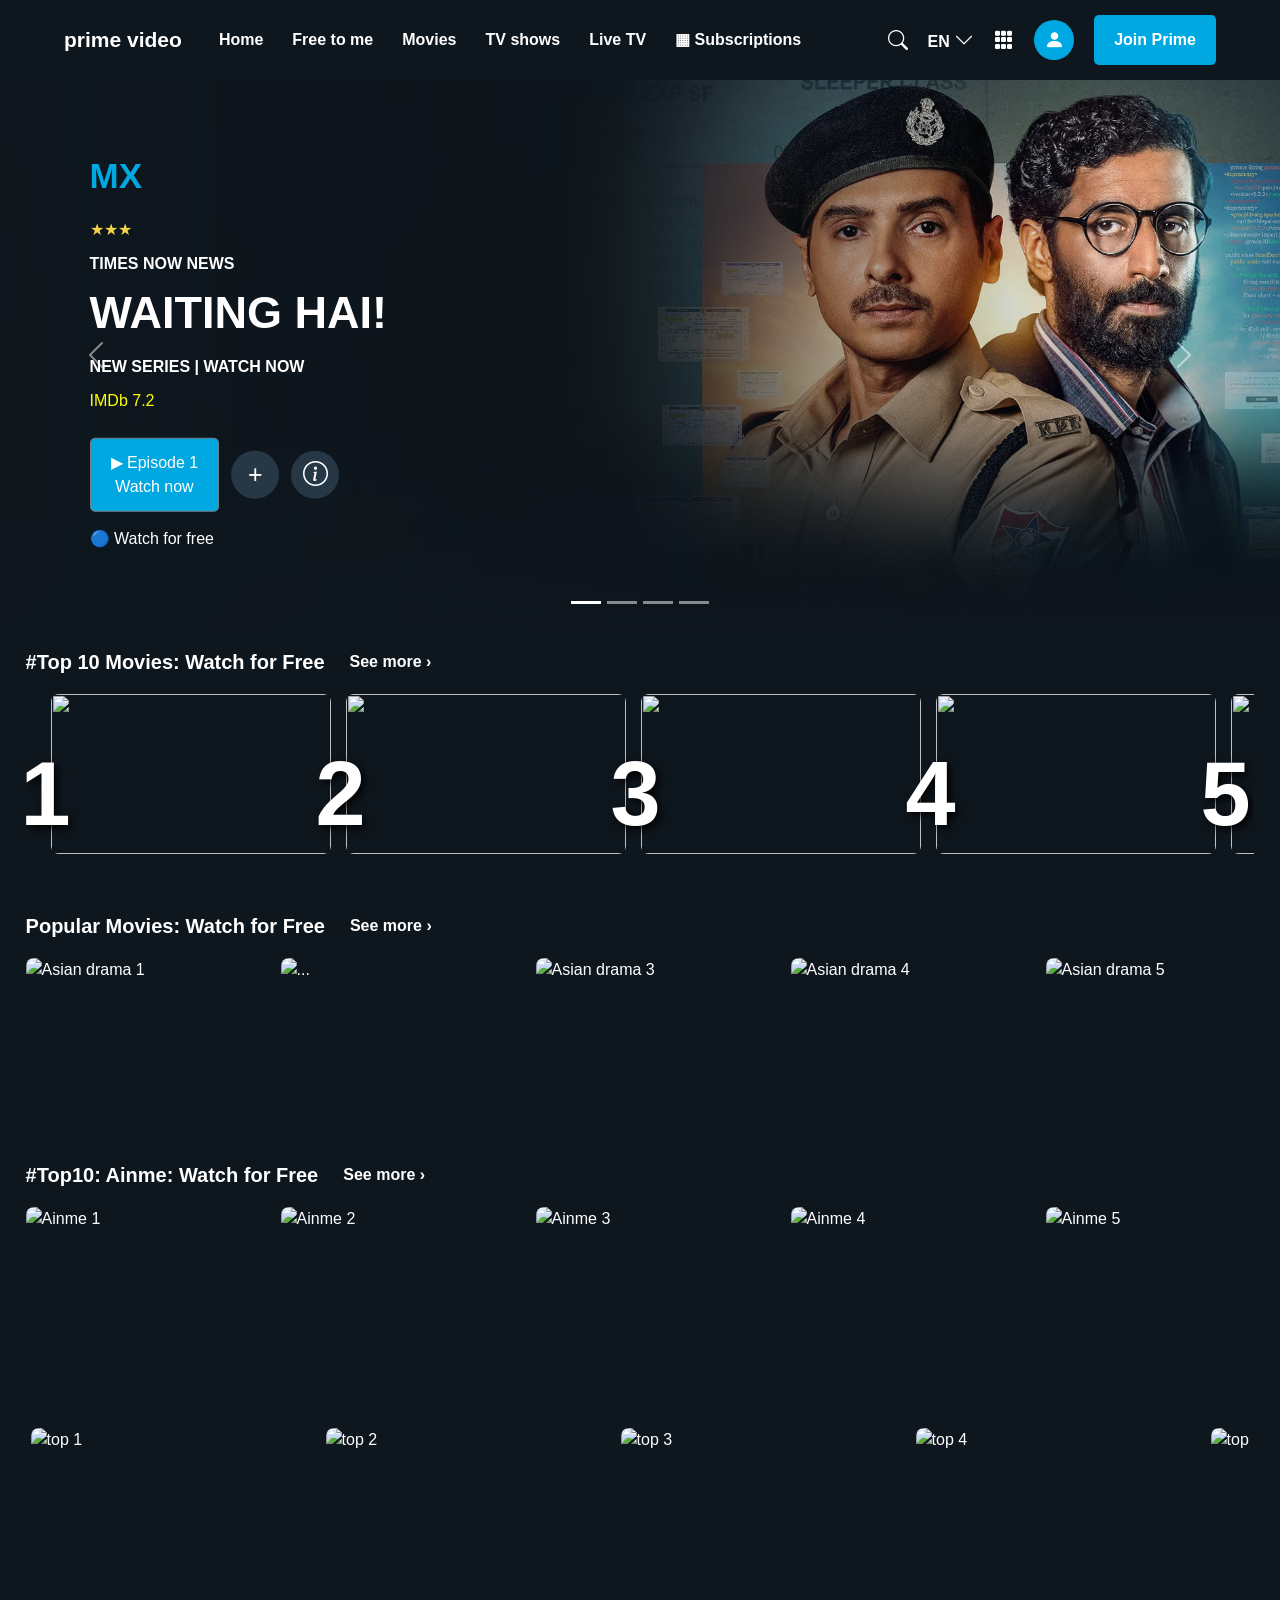
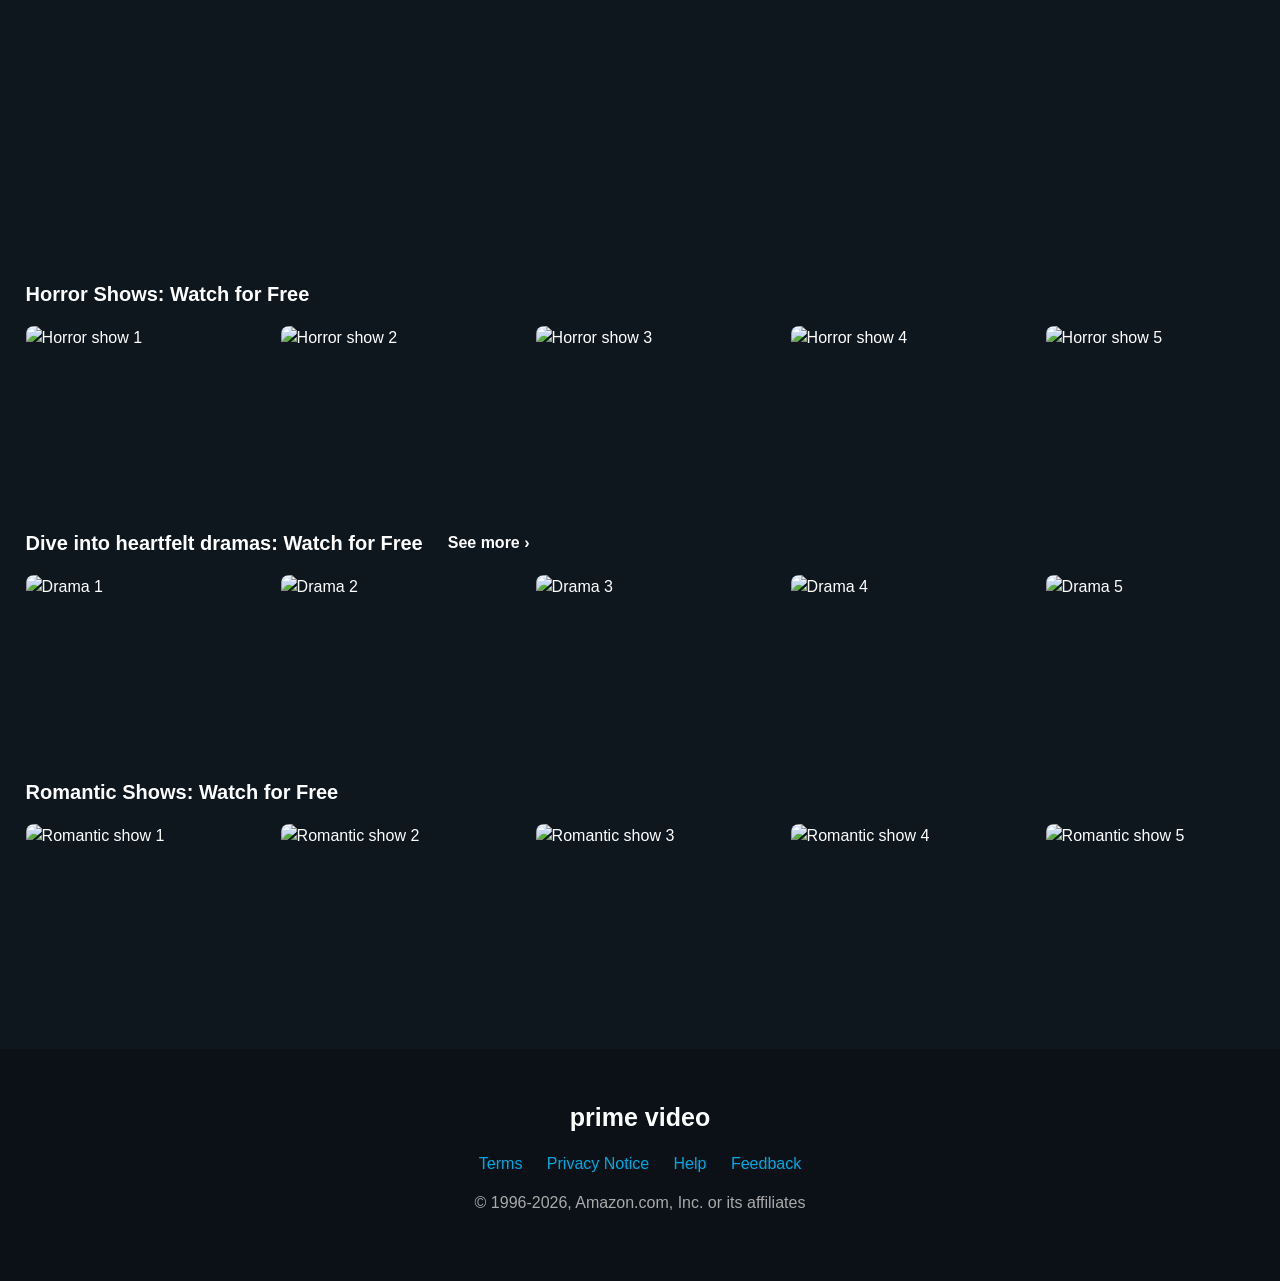
==== index.html @ 31fef743 "Rename prime_video_clone.html to index.html" ====
<!DOCTYPE html>
<html lang="en">
<head>
    <meta charset="UTF-8">
    <meta name="viewport" content="width=device-width, initial-scale=1.0">

    <title>Prime Video</title>

    <!-- Bootstrap CSS -->
    <link href="https://cdn.jsdelivr.net/npm/bootstrap@5.3.3/dist/css/bootstrap.min.css"
          rel="stylesheet">

    <!-- Bootstrap Icons -->
    <link rel="stylesheet"
          href="https://cdn.jsdelivr.net/npm/bootstrap-icons@1.11.3/font/bootstrap-icons.min.css">

    <style>
        *{
            margin: 0;
            padding: 0;
            box-sizing: border-box;
        }

        body {
            background: #0f171e;
            color: white;
            font-family: Arial, sans-serif;
        }

        /* NAVBAR */

        .navbar {
            background: #0f171e;
            padding: 15px 5%;
            display: flex;
            align-items: center;
            gap: 25px;
        }

        .logo {
            color: white;
            font-size: 21px;
            font-weight: bold;
            text-decoration: none;
            white-space: nowrap;
        }

        .nav-links {
            display: flex;
            align-items: center;
            gap: 5px;
        }

        .nav-links a {
            color: white;
            text-decoration: none;
            padding: 12px;
            font-weight: bold;
            border-radius: 5px;
            white-space: nowrap;
        }

        .nav-links a:hover {
            background: #263746;
        }

        .nav-right {
            display: flex;
            align-items: center;
            gap: 20px;
            margin-left: auto;
        }

        .nav-right i {
            font-size: 20px;
            cursor: pointer;
        }

        .language {
            position: relative;
            cursor: pointer;
            font-weight: bold;
        }

        .language-menu {
            display: none;
            position: absolute;
            top: 100%;
            right: 0;
            background: white;
            width: 140px;
            z-index: 100;
        }

        .language:hover .language-menu {
            display: block;
        }

        .language-menu a {
            display: block;
            padding: 10px;
            color: black;
            text-decoration: none;
        }

        .language-menu a:hover {
            background: #ddd;
        }

        .profile {
            background: #00a8e1;
            width: 40px;
            height: 40px;
            border-radius: 50%;
            display: flex;
            align-items: center;
            justify-content: center;
        }

        .join-btn {
            background: #00a8e1;
            color: white;
            border: none;
            border-radius: 5px;
            padding: 13px 20px;
            font-weight: bold;
        }

        /* HOME SLIDER */

        .hero {
            height: 550px;
            position: relative;
            overflow: hidden;
        }

        .hero .carousel,
        .hero .carousel-inner,
        .hero .carousel-item {
            height: 100%;
        }

        .hero .carousel-item img {
            width: 100%;
            height: 100%;
            object-fit: cover;
        }

        .hero .carousel-item::after {
            content: "";
            position: absolute;
            inset: 0;
            background: linear-gradient(
                to right,
                #0f171e 0%,
                rgba(15, 23, 30, 0.9) 30%,
                transparent 90%
            );
        }

        .hero .carousel-item::before {
            content: "";
            position: absolute;
            inset: 60% 0 0;
            background: linear-gradient(
                to bottom,
                transparent,
                #0f171e
            );
            z-index: 1;
        }

        .hero-content {
            position: absolute;
            top: 50%;
            left: 7%;
            transform: translateY(-50%);
            width: 380px;
            max-width: 80%;
            z-index: 5;
        }

        .mx-logo {
            color: #00a8e1;
            font-size: 35px;
            font-weight: bold;
            margin-bottom: 15px;
        }

        .hero-content h1 {
            font-size: 45px;
            font-weight: bold;
            margin-bottom: 15px;
        }

        .hero-content p {
            margin-bottom: 10px;
        }

        .watch-btn {
            background:#00a8e1;
            color: white;
            border: 1px solid #71808b;
            border-radius: 5px;
            padding: 12px 20px;
            font-size: 16px;
        }

        .round-btn {
            width: 48px;
            height: 48px;
            border: none;
            border-radius: 50%;
            background: #263746;
            color: white;
            font-size: 25px;
        }

        .movie-buttons {
            display: flex;
            align-items: center;
            gap: 12px;
            margin-top: 25px;
        }

        .free-text {
            margin-top: 15px;
        }

        .free-text i {
            color: #00a8e1;
        }

        /* RECOMMENDATION SECTIONS */

        .movie-section {
            padding: 20px 2%;
        }

        .section-heading {
            display: flex;
            align-items: center;
            gap: 25px;
            margin-bottom: 15px;
        }

        .section-heading h3 {
            font-size: 20px;
            font-weight: bold;
            margin: 0;
        }

        .section-heading a {
            color: white;
            text-decoration: none;
            font-weight: bold;
            white-space: nowrap;
        }

        .section-heading a:hover {
            color: #00a8e1;
        }

        .movie-container {
            display: flex;
            gap: 15px;
            overflow-x: auto;
            padding: 5px 0 20px;
            scrollbar-width: none;
        }

        .movie-container::-webkit-scrollbar {
            display: none;
        }

        .movie-card {
            flex: 0 0 240px;
            border-radius: 8px;
            overflow: hidden;
            cursor: pointer;
            transition: box-shadow 0.3s ease;
        }

        .movie-card img {
            width: 100%;
            height: 145px;
            object-fit: cover;
            display: block;
        }
        .ss{
            object-fit: cover;
            overflow-x: auto;
            display: block;
            overflow: hidden;
        }
        .xx{
            margin:25px;
            display:none;
            
        }

        /* Hover shadow only - text/image position won't move */

        .movie-card:hover {
            box-shadow: 0 0 15px #00a8e1;
        }

        .movie-card:hover .xx{
            display: block;
        }

        @media (max-width: 1000px) {
            .navbar {
                flex-wrap: wrap;
            }

            .nav-links {
                order: 3;
                width: 100%;
                overflow-x: auto;
            }

            .nav-right {
                gap: 12px;
            }
        }

        @media (max-width: 600px) {
            .hero {
                height: 430px;
            }

            .hero-content h1 {
                font-size: 30px;
            }

            .hero-content {
                left: 6%;
            }

            .movie-section {
                padding: 15px 4%;
            }

            .section-heading h3 {
                font-size: 16px;
            }

            .movie-card {
                flex-basis: 190px;
            }

            .movie-card img {
                height: 115px;
            }
        }/*
        /* mov */
            .mi{
            display: flex;
            flex-direction: row;
            gap: 15px;

            overflow-x: auto;
            overflow-y: hidden;

            white-space: nowrap;
            padding: 15px 5px 25px;
        }

        /* Scrollbar hide */
        .mi::-webkit-scrollbar {
            display: none;
        }

        .mi {
            scrollbar-width: none;
        }


        /* Each movie */
        .mo {
            flex: 0 0 280px;
            width: 280px;
            height: 390px;  

            position: relative;
            border-radius: 8px;
            overflow: hidden;

            cursor: pointer;
            transition: transform 0.3s ease;
        }

        .mo img {
            width: 100%;
            height: 100%;

            object-fit: cover;
            border-radius: 8px;
        }

        /* Hover */
        .mo:hover {
            transform: scale(1.08);
            z-index: 10;
        }
            /*mov end  */

            /* slide top */
        .top-row {
            display: flex;
            gap: 25px;
            overflow-x: auto;
            scrollbar-width: none;
        }

        .top-row::-webkit-scrollbar {
            display: none;
        }

        .top-card {
            min-width: 280px;
            height: 160px;
            position: relative;
            flex-shrink: 0;
        }

        .top-number {
            position: absolute;
            left: -5px;
            bottom: -8px;
            font-size: 90px;
            font-weight: bold;
            color: white;
            text-shadow: 3px 3px 10px black;
            z-index: 2;
        }

        .top-card img {
            width: 100%;
            height: 100%;
            object-fit: cover;
            border-radius: 8px;
            margin-left: 25px;
        }
        /* silde top end */

         /* FOOTER */

        footer {
            background: #0b1117;
            text-align: center;
            padding: 50px 20px;
            margin-top: 40px;
        }

        .footer-logo {
            font-size: 25px;
            font-weight: bold;
            margin-bottom: 15px;
        }

        footer a {
            color: #00a8e1;
            margin: 0 10px;
            text-decoration: none;
        }

        footer p {
            color: #aaa;
            margin-top: 15px;
        }
        @media (max-width: 1000px) {
            .navbar {
                flex-wrap: wrap;
            }

            .nav-links {
                width: 100%;
                overflow-x: auto;
            }

            .hero {
                height: 450px;
            }
        }

        @media (max-width: 600px) {
            .hero {
                height: 400px;
            }

            .hero-content {
                left: 5%;
                width: 80%;
            }

            .hero-content h1 {
                font-size: 28px;
            }

            .movie-card {
                flex: 0 0 190px;
            }

            .movie-card img {
                height: 115px;
            }

            .mo {
                flex: 0 0 200px;
                width: 200px;
                height: 280px;
            }
        }
        


    </style>
</head>

<body>

    <!-- NAVBAR -->

    <nav class="navbar">

        <a href="#" class="logo">prime video</a>

        <div class="nav-links">
            <a href="#">Home</a>
            <a href="#">Free to me</a>
            <a href="#">Movies</a>
            <a href="#">TV shows</a>
            <a href="#">Live TV</a>
            <a href="#">▦ Subscriptions</a>
        </div>

        <div class="nav-right">

            <i class="bi bi-search"></i>

            <div class="language">
                EN <i class="bi bi-chevron-down"></i>

                <div class="language-menu">
                    <a href="#">English</a>
                    <a href="#">தமிழ்</a>
                    <a href="#">Hindi</a>
                    <a href="#">Telugu</a>
                </div>
            </div>

            <i class="bi bi-grid-3x3-gap-fill"></i>

            <div class="profile">
                <i class="bi bi-person-fill"></i>
            </div>

            <button class="join-btn">Join Prime</button>

        </div>
    </nav>


    <!-- 2. HOME PAGE SLIDER -->

    <section class="hero">

        <div id="primeSlider"
             class="carousel slide"
             data-bs-ride="carousel"
             data-bs-interval="5000">

            <!-- Indicators -->

            <div class="carousel-indicators">

                <button type="button"
                        data-bs-target="#primeSlider"
                        data-bs-slide-to="0"
                        class="active"></button>

                <button type="button"
                        data-bs-target="#primeSlider"
                        data-bs-slide-to="1"></button>

                <button type="button"
                        data-bs-target="#primeSlider"
                        data-bs-slide-to="2"></button>

                <button type="button"
                        data-bs-target="#primeSlider"
                        data-bs-slide-to="3"></button>

            </div>

            <div class="carousel-inner">

                <!-- Slide 1 -->

                <div class="carousel-item active">

                    <img src="./image/prime.avif" alt="Featured movie">

                    <div class="hero-content">

                        <div class="mx-logo">MX</div>

                        <p style="color:#f5d547;">★★★</p>

                        <p><b>TIMES NOW NEWS</b></p>

                        <h1>WAITING HAI!</h1>

                        <p><b>NEW SERIES | WATCH NOW</b></p>

                        <p style="color: yellow;">IMDb 7.2</p>

                        <div class="movie-buttons">

                            <button class="watch-btn">
                                ▶ Episode 1<br> Watch now
                            </button>

                            <button class="round-btn">+</button>

                            <button class="round-btn">
                                <i class="bi bi-info-circle"></i>
                            </button>

                        </div>

                        <p class="free-text">
                            🔵 Watch for free
                        </p>

                    </div>
                </div>

                <!-- Slide 2 -->

                <div class="carousel-item">

                    <span class="ss">
                    <img src="MADE INDIA.jpg" class="img-fluid" alt="Featured movie">
                    </span>

                    <div class="hero-content">

                        <div class="mx-logo">MX</div>
                        
                        <p style="color:#f5d547;">★★★★</p>

                        <h1>BEST SERIES</h1>

                        <p>NEW SERIES | WATCH NOW</p>

                        <p style="color: yellow;">IMDb 8.2</p>

                        <div class="movie-buttons">
                            <button class="watch-btn">
                                ▶ Watch now
                            </button>
                            <button class="round-btn">+</button>
                        </div>

                    </div>
                </div>

                <!-- Slide 3 -->

                <div class="carousel-item">

                    <img src="anime.avif" alt="Featured movie">

                    <div class="hero-content">

                        <div class="mx-logo">MX</div>
                        
                        <p style="color:#f5d547;">★★★★★</p>

                        <h1>#1 ANIME</h1>

                        <p>EXCLUSIVE SERIES | WATCH NOW</p>

                        <p style="color: yellow;">IMDb 9.2</p>

                        <div class="movie-buttons">
                            <button class="watch-btn">
                                ▶ Watch now
                            </button>
                            <button class="round-btn">+</button>
                        </div>

                    </div>
                </div>

                <!-- Slide 4 -->

                <div class="carousel-item">

                    <span class="ss">
                    <img src="romance 1.jpg" alt="Featured movie">
                    </span>

                    <div class="hero-content">

                        <div class="mx-logo">MX</div>

                        <p style="color:#f5d547;">★★</p>

                        <h1>ROMANTIC SHOWS</h1>

                        <p>WATCH YOUR FAVOURITE SHOWS</p>

                        <p style="color: yellow;">IMDb 6.2</p>

                        <div class="movie-buttons">
                            <button class="watch-btn">
                                ▶ Watch now
                            </button>
                            <button class="round-btn">+</button>
                        </div>

                    </div>
                </div>

            </div>

            <!-- Previous -->

            <button class="carousel-control-prev"
                    type="button"
                    data-bs-target="#primeSlider"
                    data-bs-slide="prev">

                <span class="carousel-control-prev-icon"></span>
            </button>

            <!-- Next -->

            <button class="carousel-control-next"
                    type="button"
                    data-bs-target="#primeSlider"
                    data-bs-slide="next">

                <span class="carousel-control-next-icon"></span>
            </button>

        </div>
    </section>


     <!--1.slide number -->
<section class="movie-section">

     <div class="section-heading">
            <h3>#Top 10 Movies: Watch for Free</h3>
             <a href="#">See more ›</a>
        </div>

    <div class="movie-container">

        <div class="top-card">

            <span class="top-number">1</span>

            <img src="top.avif">

        </div>


        <div class="top-card">

            <span class="top-number">2</span>

            <img src="anime.avif">

        </div>


        <div class="top-card">

            <span class="top-number">3</span>

            <img src="top1.avif">

        </div>


        <div class="top-card">

            <span class="top-number">4</span>

            <img src="ROMACE.jpg">

        </div>

        <div class="top-card">

            <span class="top-number">5</span>

            <img src="hor3.jpg">

        </div>

        <div class="top-card">

            <span class="top-number">6</span>

            <img src="romance 1.jpg">

        </div>
        <div class="top-card">

            <span class="top-number">7</span>

            <img src="top5.jpg">

        </div>

    </div>

</section>
<!-- slide number end -->

 <!-- 2. POPULAR ASIAN DRAMAS -->

    <section class="movie-section">

        <div class="section-heading">
            <h3>Popular Movies: Watch for Free</h3>
            <a href="#">See more ›</a>
        </div>

        <div class="movie-container">

            <div class="movie-card">
                <img src="top6.avif" alt="Asian drama 1">
            </div>

            <div class="movie-card" style="width: 18rem;">
                <img src="top7.avif" class="card-img-top" alt="...">
                <div class="xx">
                    <h5 class="card-title"> THE BOYS </h5>
                    <p class="card-text">Some quick example text to build on the card title and make up the bulk of the card’s content.</p>
                    <a href="#" class="btn btn-primary">Watch Free</a>
                </div>
                </div>

            <!-- <div class="movie-card">
                <img src="top7.avif" alt="Asian drama 2">
            </div> -->

            <div class="movie-card">
                <img src="top5.jpg" alt="Asian drama 3">
            </div>

            <div class="movie-card">
                <img src="hor2.jpg" alt="Asian drama 4">
            </div>

            <div class="movie-card">
                <img src="po.jpg" alt="Asian drama 5">
            </div>

            <div class="movie-card">
                <img src="MADE INDIA.jpg" alt="Asian drama 5">
            </div>

            <div class="movie-card">
                <img src="po2.jpg" alt="Asian drama 5">
            </div>

        </div>
    </section>

     <!-- 3. Ainme -->

    <section class="movie-section">

        <div class="section-heading">
            <h3>#Top10: Ainme: Watch for Free</h3>
            <a href="#">See more ›</a>
        </div>

        <div class="movie-container">

            <div class="movie-card">
                <img src="ani3.jpg" alt="Ainme 1">
                
            </div>

            <div class="movie-card">
                <img src="ani1.jpg" alt="Ainme 2">
            </div>

            <div class="movie-card">
                <img src="ani2.jpg" alt="Ainme 3">
            </div>

            <div class="movie-card">
                <img src="ain4.jpg" alt="Ainme 4">
            </div>

            <div class="movie-card">
                <img src="ain5.jpg" alt="Ainme 5">
            </div>

            <div class="movie-card">
                <img src="anime.avif" alt="Ainme 6">
            </div>

            <div class="movie-card">
                <img src="ROMACE.jpg" alt="Ainme 7">
            </div>

        </div>
    </section>

   
    <!--4. top slider Series -->
     <section class="movie-section">

            <div class="mi">

                <div class="mo">
                    <img src="sli.jpg" alt="top 1">
                </div>

                <div class="mo">
                    <img src="sli1.jpg"alt="top 2">
                </div>

                <div class="mo">
                    <img src="sli2.jpg"alt="top 3">
                </div>

                <div class="mo">
                    <img src="sli3.jpg"alt="top 4">
                </div>

                <div class="mo">
                    <img src="sil4.jpg"alt="top 5">
                </div>
                
                <div class="mo">
                    <img src="top.avif"alt="top 6">
                </div>

            </div>
    </section>
    <!-- 5. Horror SHOWS -->

    <section class="movie-section">

        <div class="section-heading">
            <h3>Horror Shows: Watch for Free</h3>
        </div>

        <div class="movie-container">

            <div class="movie-card">
                <img src="hor.jpg" alt=" Horror show 1">
            </div>

            <div class="movie-card">
                <img src="hor1.jpg" alt=" Horror show 2">
            </div>

            <div class="movie-card">
                <img src="hor2.jpg" alt=" Horror show 3">
            </div>

            <div class="movie-card">
                <img src="hor3.jpg" alt=" Horror show 4">
            </div>

            <div class="movie-card">
                <img src="hor4.jpg" alt=" Horror show 5">
            </div>

            <div class="movie-card">
                <img src="hor5.jpg" alt=" Horror show 6">
            </div>

            <div class="movie-card">
                <img src="hor6.jpg" alt=" Horror show 7">
            </div>

        </div>

    </section>
    
     <!-- 6. HEARTFELT DRAMAS -->

    <section class="movie-section">

        <div class="section-heading">
            <h3>Dive into heartfelt dramas: Watch for Free</h3>
            <a href="#">See more ›</a>
        </div>

        <div class="movie-container">

            <div class="movie-card">
                <img src="top.avif" alt="Drama 1">
            </div>

            <div class="movie-card">
                <img src="anime.avif" alt="Drama 2">
            </div>

            <div class="movie-card">
                <img src="MADE INDIA.jpg" alt="Drama 3">
            </div>

            <div class="movie-card">
                <img src="side1.jpg" alt="Drama 4">
            </div>

            <div class="movie-card">
                <img src="side2.avif" alt="Drama 5">
            </div>

            <div class="movie-card">
                <img src="anime.avif" alt="Drama 5">
            </div>

            <div class="movie-card">
                <img src="side3.jpg" alt="Drama 5">
            </div>

        </div>
    </section>
    
     <!-- 7. ROMANTIC SHOWS -->

    <section class="movie-section">

        <div class="section-heading">
            <h3>Romantic Shows: Watch for Free</h3>
        </div>

        <div class="movie-container">

            <div class="movie-card">
                <img src="ro.jpg" alt="Romantic show 1">
            </div>

            <div class="movie-card">
                <img src="ro1.jpg" alt="Romantic show 2">
            </div>

            <div class="movie-card">
                <img src="ro2.jpg" alt="Romantic show 3">
            </div>

            <div class="movie-card">
                <img src="ro3.jpg" alt="Romantic show 4">
            </div>

            <div class="movie-card">
                <img src="ro4.jpg" alt="Romantic show 5">
            </div>

            <div class="movie-card">
                <img src="side2.avif" alt="Romantic show 5">
            </div>

            <div class="movie-card">
                <img src="side.png" alt="Romantic show 5">
            </div>

            <div class="movie-card">
                <img src="sli2.jpg" alt="Romantic show 5">
            </div>

        </div>
    </section>
     

    <!-- FOOTER -->

<footer>

    <div class="footer-logo">
        prime video
    </div>

    <div>
        <a href="#">Terms</a>
        <a href="#">Privacy Notice</a>
        <a href="#">Help</a>
        <a href="#">Feedback</a>
    </div>

    <p>
        © 1996-2026, Amazon.com, Inc. or its affiliates
    </p>

</footer>


    <!-- Bootstrap JS -->

    <script src="https://cdn.jsdelivr.net/npm/bootstrap@5.3.3/dist/js/bootstrap.bundle.min.js">
    </script>

</body>
</html>
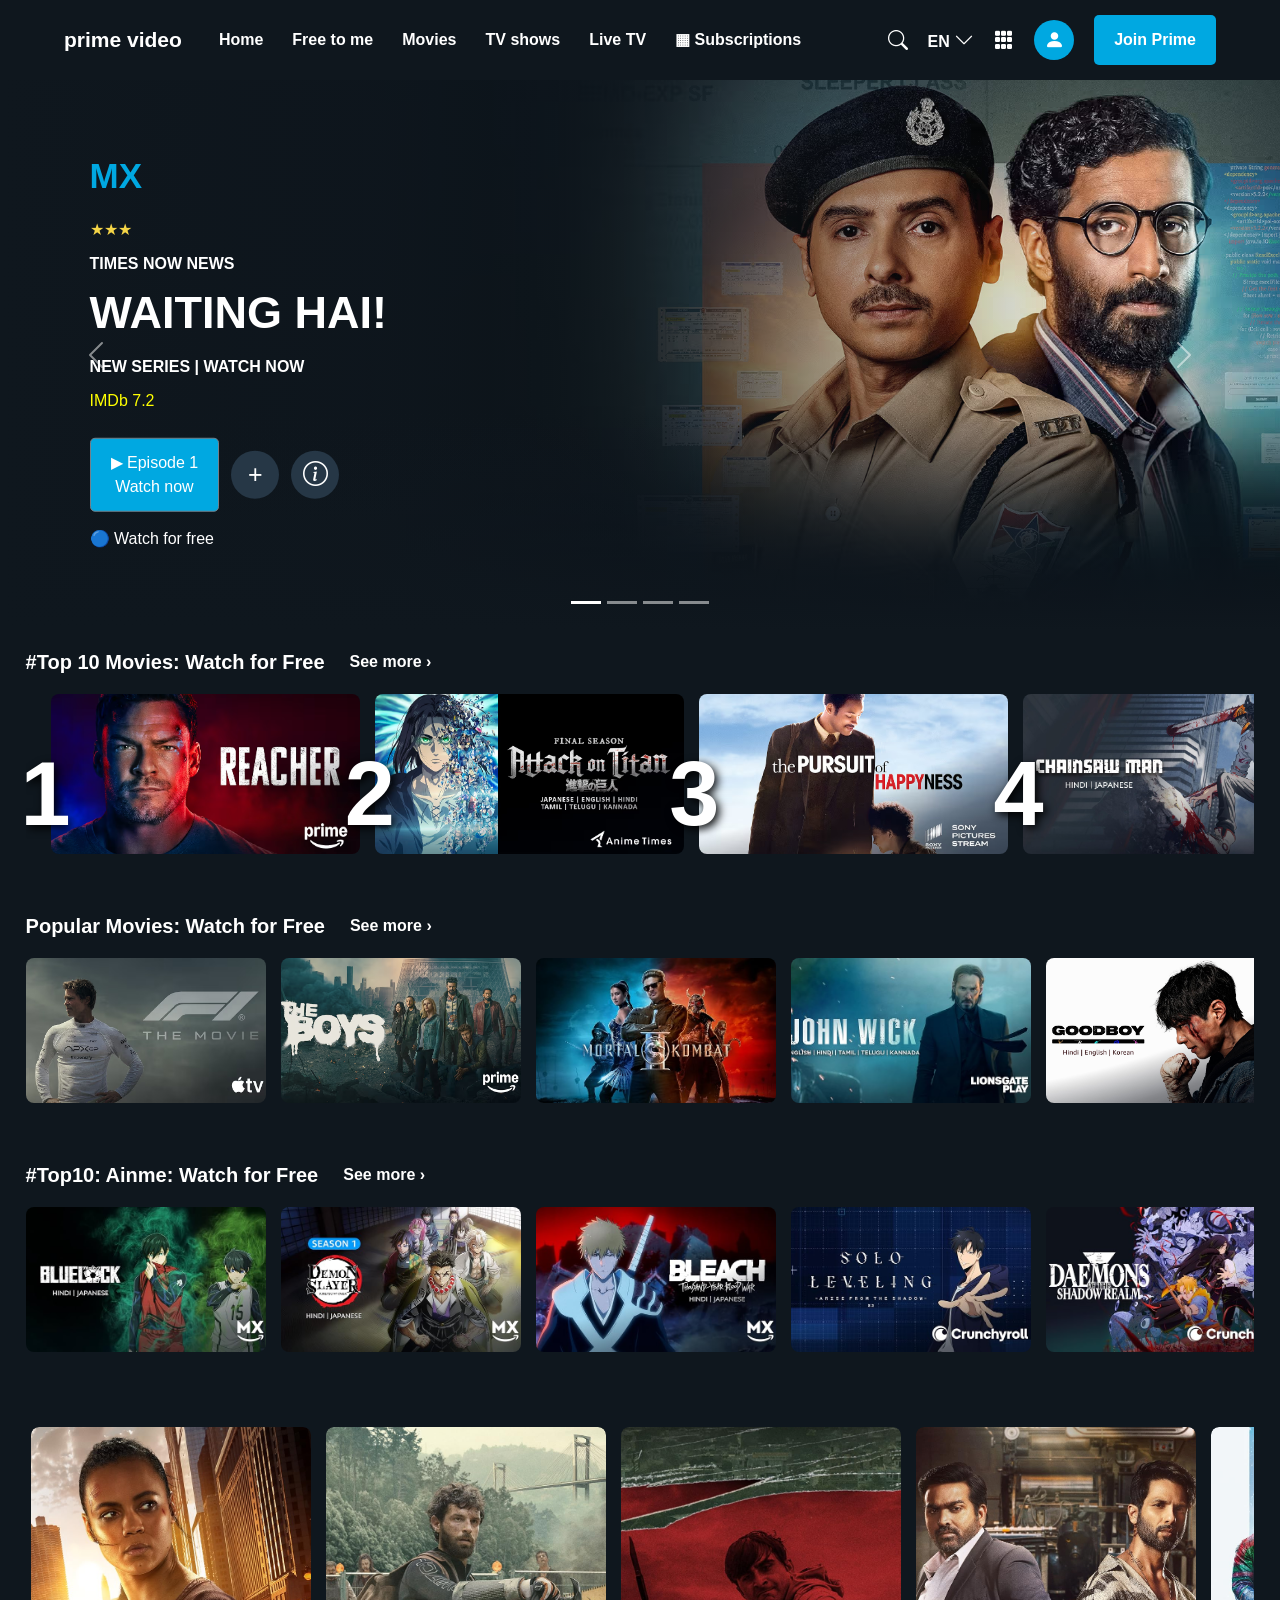
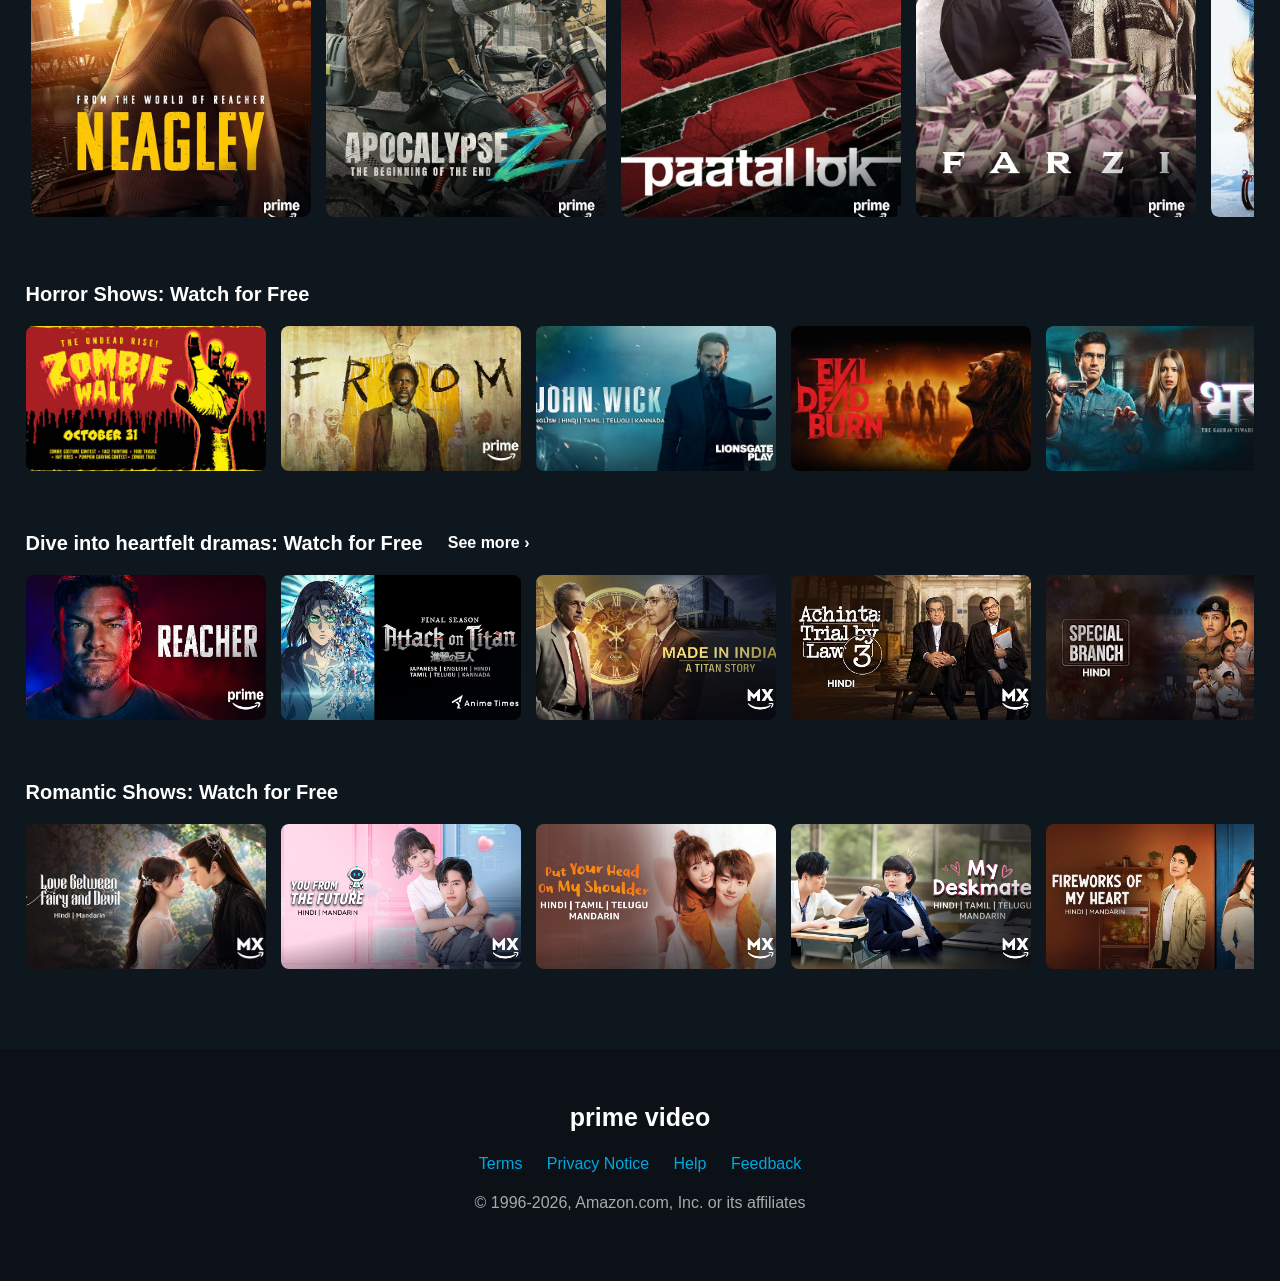
==== commit 03a2b349: "Add files via upload" ====
--- a/index.html
+++ b/index.html
@@ -1,1112 +1,1112 @@
-<!DOCTYPE html>
-<html lang="en">
-<head>
-    <meta charset="UTF-8">
-    <meta name="viewport" content="width=device-width, initial-scale=1.0">
-
-    <title>Prime Video</title>
-
-    <!-- Bootstrap CSS -->
-    <link href="https://cdn.jsdelivr.net/npm/bootstrap@5.3.3/dist/css/bootstrap.min.css"
-          rel="stylesheet">
-
-    <!-- Bootstrap Icons -->
-    <link rel="stylesheet"
-          href="https://cdn.jsdelivr.net/npm/bootstrap-icons@1.11.3/font/bootstrap-icons.min.css">
-
-    <style>
-        *{
-            margin: 0;
-            padding: 0;
-            box-sizing: border-box;
-        }
-
-        body {
-            background: #0f171e;
-            color: white;
-            font-family: Arial, sans-serif;
-        }
-
-        /* NAVBAR */
-
-        .navbar {
-            background: #0f171e;
-            padding: 15px 5%;
-            display: flex;
-            align-items: center;
-            gap: 25px;
-        }
-
-        .logo {
-            color: white;
-            font-size: 21px;
-            font-weight: bold;
-            text-decoration: none;
-            white-space: nowrap;
-        }
-
-        .nav-links {
-            display: flex;
-            align-items: center;
-            gap: 5px;
-        }
-
-        .nav-links a {
-            color: white;
-            text-decoration: none;
-            padding: 12px;
-            font-weight: bold;
-            border-radius: 5px;
-            white-space: nowrap;
-        }
-
-        .nav-links a:hover {
-            background: #263746;
-        }
-
-        .nav-right {
-            display: flex;
-            align-items: center;
-            gap: 20px;
-            margin-left: auto;
-        }
-
-        .nav-right i {
-            font-size: 20px;
-            cursor: pointer;
-        }
-
-        .language {
-            position: relative;
-            cursor: pointer;
-            font-weight: bold;
-        }
-
-        .language-menu {
-            display: none;
-            position: absolute;
-            top: 100%;
-            right: 0;
-            background: white;
-            width: 140px;
-            z-index: 100;
-        }
-
-        .language:hover .language-menu {
-            display: block;
-        }
-
-        .language-menu a {
-            display: block;
-            padding: 10px;
-            color: black;
-            text-decoration: none;
-        }
-
-        .language-menu a:hover {
-            background: #ddd;
-        }
-
-        .profile {
-            background: #00a8e1;
-            width: 40px;
-            height: 40px;
-            border-radius: 50%;
-            display: flex;
-            align-items: center;
-            justify-content: center;
-        }
-
-        .join-btn {
-            background: #00a8e1;
-            color: white;
-            border: none;
-            border-radius: 5px;
-            padding: 13px 20px;
-            font-weight: bold;
-        }
-
-        /* HOME SLIDER */
-
-        .hero {
-            height: 550px;
-            position: relative;
-            overflow: hidden;
-        }
-
-        .hero .carousel,
-        .hero .carousel-inner,
-        .hero .carousel-item {
-            height: 100%;
-        }
-
-        .hero .carousel-item img {
-            width: 100%;
-            height: 100%;
-            object-fit: cover;
-        }
-
-        .hero .carousel-item::after {
-            content: "";
-            position: absolute;
-            inset: 0;
-            background: linear-gradient(
-                to right,
-                #0f171e 0%,
-                rgba(15, 23, 30, 0.9) 30%,
-                transparent 90%
-            );
-        }
-
-        .hero .carousel-item::before {
-            content: "";
-            position: absolute;
-            inset: 60% 0 0;
-            background: linear-gradient(
-                to bottom,
-                transparent,
-                #0f171e
-            );
-            z-index: 1;
-        }
-
-        .hero-content {
-            position: absolute;
-            top: 50%;
-            left: 7%;
-            transform: translateY(-50%);
-            width: 380px;
-            max-width: 80%;
-            z-index: 5;
-        }
-
-        .mx-logo {
-            color: #00a8e1;
-            font-size: 35px;
-            font-weight: bold;
-            margin-bottom: 15px;
-        }
-
-        .hero-content h1 {
-            font-size: 45px;
-            font-weight: bold;
-            margin-bottom: 15px;
-        }
-
-        .hero-content p {
-            margin-bottom: 10px;
-        }
-
-        .watch-btn {
-            background:#00a8e1;
-            color: white;
-            border: 1px solid #71808b;
-            border-radius: 5px;
-            padding: 12px 20px;
-            font-size: 16px;
-        }
-
-        .round-btn {
-            width: 48px;
-            height: 48px;
-            border: none;
-            border-radius: 50%;
-            background: #263746;
-            color: white;
-            font-size: 25px;
-        }
-
-        .movie-buttons {
-            display: flex;
-            align-items: center;
-            gap: 12px;
-            margin-top: 25px;
-        }
-
-        .free-text {
-            margin-top: 15px;
-        }
-
-        .free-text i {
-            color: #00a8e1;
-        }
-
-        /* RECOMMENDATION SECTIONS */
-
-        .movie-section {
-            padding: 20px 2%;
-        }
-
-        .section-heading {
-            display: flex;
-            align-items: center;
-            gap: 25px;
-            margin-bottom: 15px;
-        }
-
-        .section-heading h3 {
-            font-size: 20px;
-            font-weight: bold;
-            margin: 0;
-        }
-
-        .section-heading a {
-            color: white;
-            text-decoration: none;
-            font-weight: bold;
-            white-space: nowrap;
-        }
-
-        .section-heading a:hover {
-            color: #00a8e1;
-        }
-
-        .movie-container {
-            display: flex;
-            gap: 15px;
-            overflow-x: auto;
-            padding: 5px 0 20px;
-            scrollbar-width: none;
-        }
-
-        .movie-container::-webkit-scrollbar {
-            display: none;
-        }
-
-        .movie-card {
-            flex: 0 0 240px;
-            border-radius: 8px;
-            overflow: hidden;
-            cursor: pointer;
-            transition: box-shadow 0.3s ease;
-        }
-
-        .movie-card img {
-            width: 100%;
-            height: 145px;
-            object-fit: cover;
-            display: block;
-        }
-        .ss{
-            object-fit: cover;
-            overflow-x: auto;
-            display: block;
-            overflow: hidden;
-        }
-        .xx{
-            margin:25px;
-            display:none;
-            
-        }
-
-        /* Hover shadow only - text/image position won't move */
-
-        .movie-card:hover {
-            box-shadow: 0 0 15px #00a8e1;
-        }
-
-        .movie-card:hover .xx{
-            display: block;
-        }
-
-        @media (max-width: 1000px) {
-            .navbar {
-                flex-wrap: wrap;
-            }
-
-            .nav-links {
-                order: 3;
-                width: 100%;
-                overflow-x: auto;
-            }
-
-            .nav-right {
-                gap: 12px;
-            }
-        }
-
-        @media (max-width: 600px) {
-            .hero {
-                height: 430px;
-            }
-
-            .hero-content h1 {
-                font-size: 30px;
-            }
-
-            .hero-content {
-                left: 6%;
-            }
-
-            .movie-section {
-                padding: 15px 4%;
-            }
-
-            .section-heading h3 {
-                font-size: 16px;
-            }
-
-            .movie-card {
-                flex-basis: 190px;
-            }
-
-            .movie-card img {
-                height: 115px;
-            }
-        }/*
-        /* mov */
-            .mi{
-            display: flex;
-            flex-direction: row;
-            gap: 15px;
-
-            overflow-x: auto;
-            overflow-y: hidden;
-
-            white-space: nowrap;
-            padding: 15px 5px 25px;
-        }
-
-        /* Scrollbar hide */
-        .mi::-webkit-scrollbar {
-            display: none;
-        }
-
-        .mi {
-            scrollbar-width: none;
-        }
-
-
-        /* Each movie */
-        .mo {
-            flex: 0 0 280px;
-            width: 280px;
-            height: 390px;  
-
-            position: relative;
-            border-radius: 8px;
-            overflow: hidden;
-
-            cursor: pointer;
-            transition: transform 0.3s ease;
-        }
-
-        .mo img {
-            width: 100%;
-            height: 100%;
-
-            object-fit: cover;
-            border-radius: 8px;
-        }
-
-        /* Hover */
-        .mo:hover {
-            transform: scale(1.08);
-            z-index: 10;
-        }
-            /*mov end  */
-
-            /* slide top */
-        .top-row {
-            display: flex;
-            gap: 25px;
-            overflow-x: auto;
-            scrollbar-width: none;
-        }
-
-        .top-row::-webkit-scrollbar {
-            display: none;
-        }
-
-        .top-card {
-            min-width: 280px;
-            height: 160px;
-            position: relative;
-            flex-shrink: 0;
-        }
-
-        .top-number {
-            position: absolute;
-            left: -5px;
-            bottom: -8px;
-            font-size: 90px;
-            font-weight: bold;
-            color: white;
-            text-shadow: 3px 3px 10px black;
-            z-index: 2;
-        }
-
-        .top-card img {
-            width: 100%;
-            height: 100%;
-            object-fit: cover;
-            border-radius: 8px;
-            margin-left: 25px;
-        }
-        /* silde top end */
-
-         /* FOOTER */
-
-        footer {
-            background: #0b1117;
-            text-align: center;
-            padding: 50px 20px;
-            margin-top: 40px;
-        }
-
-        .footer-logo {
-            font-size: 25px;
-            font-weight: bold;
-            margin-bottom: 15px;
-        }
-
-        footer a {
-            color: #00a8e1;
-            margin: 0 10px;
-            text-decoration: none;
-        }
-
-        footer p {
-            color: #aaa;
-            margin-top: 15px;
-        }
-        @media (max-width: 1000px) {
-            .navbar {
-                flex-wrap: wrap;
-            }
-
-            .nav-links {
-                width: 100%;
-                overflow-x: auto;
-            }
-
-            .hero {
-                height: 450px;
-            }
-        }
-
-        @media (max-width: 600px) {
-            .hero {
-                height: 400px;
-            }
-
-            .hero-content {
-                left: 5%;
-                width: 80%;
-            }
-
-            .hero-content h1 {
-                font-size: 28px;
-            }
-
-            .movie-card {
-                flex: 0 0 190px;
-            }
-
-            .movie-card img {
-                height: 115px;
-            }
-
-            .mo {
-                flex: 0 0 200px;
-                width: 200px;
-                height: 280px;
-            }
-        }
-        
-
-
-    </style>
-</head>
-
-<body>
-
-    <!-- NAVBAR -->
-
-    <nav class="navbar">
-
-        <a href="#" class="logo">prime video</a>
-
-        <div class="nav-links">
-            <a href="#">Home</a>
-            <a href="#">Free to me</a>
-            <a href="#">Movies</a>
-            <a href="#">TV shows</a>
-            <a href="#">Live TV</a>
-            <a href="#">▦ Subscriptions</a>
-        </div>
-
-        <div class="nav-right">
-
-            <i class="bi bi-search"></i>
-
-            <div class="language">
-                EN <i class="bi bi-chevron-down"></i>
-
-                <div class="language-menu">
-                    <a href="#">English</a>
-                    <a href="#">தமிழ்</a>
-                    <a href="#">Hindi</a>
-                    <a href="#">Telugu</a>
-                </div>
-            </div>
-
-            <i class="bi bi-grid-3x3-gap-fill"></i>
-
-            <div class="profile">
-                <i class="bi bi-person-fill"></i>
-            </div>
-
-            <button class="join-btn">Join Prime</button>
-
-        </div>
-    </nav>
-
-
-    <!-- 2. HOME PAGE SLIDER -->
-
-    <section class="hero">
-
-        <div id="primeSlider"
-             class="carousel slide"
-             data-bs-ride="carousel"
-             data-bs-interval="5000">
-
-            <!-- Indicators -->
-
-            <div class="carousel-indicators">
-
-                <button type="button"
-                        data-bs-target="#primeSlider"
-                        data-bs-slide-to="0"
-                        class="active"></button>
-
-                <button type="button"
-                        data-bs-target="#primeSlider"
-                        data-bs-slide-to="1"></button>
-
-                <button type="button"
-                        data-bs-target="#primeSlider"
-                        data-bs-slide-to="2"></button>
-
-                <button type="button"
-                        data-bs-target="#primeSlider"
-                        data-bs-slide-to="3"></button>
-
-            </div>
-
-            <div class="carousel-inner">
-
-                <!-- Slide 1 -->
-
-                <div class="carousel-item active">
-
-                    <img src="./image/prime.avif" alt="Featured movie">
-
-                    <div class="hero-content">
-
-                        <div class="mx-logo">MX</div>
-
-                        <p style="color:#f5d547;">★★★</p>
-
-                        <p><b>TIMES NOW NEWS</b></p>
-
-                        <h1>WAITING HAI!</h1>
-
-                        <p><b>NEW SERIES | WATCH NOW</b></p>
-
-                        <p style="color: yellow;">IMDb 7.2</p>
-
-                        <div class="movie-buttons">
-
-                            <button class="watch-btn">
-                                ▶ Episode 1<br> Watch now
-                            </button>
-
-                            <button class="round-btn">+</button>
-
-                            <button class="round-btn">
-                                <i class="bi bi-info-circle"></i>
-                            </button>
-
-                        </div>
-
-                        <p class="free-text">
-                            🔵 Watch for free
-                        </p>
-
-                    </div>
-                </div>
-
-                <!-- Slide 2 -->
-
-                <div class="carousel-item">
-
-                    <span class="ss">
-                    <img src="MADE INDIA.jpg" class="img-fluid" alt="Featured movie">
-                    </span>
-
-                    <div class="hero-content">
-
-                        <div class="mx-logo">MX</div>
-                        
-                        <p style="color:#f5d547;">★★★★</p>
-
-                        <h1>BEST SERIES</h1>
-
-                        <p>NEW SERIES | WATCH NOW</p>
-
-                        <p style="color: yellow;">IMDb 8.2</p>
-
-                        <div class="movie-buttons">
-                            <button class="watch-btn">
-                                ▶ Watch now
-                            </button>
-                            <button class="round-btn">+</button>
-                        </div>
-
-                    </div>
-                </div>
-
-                <!-- Slide 3 -->
-
-                <div class="carousel-item">
-
-                    <img src="anime.avif" alt="Featured movie">
-
-                    <div class="hero-content">
-
-                        <div class="mx-logo">MX</div>
-                        
-                        <p style="color:#f5d547;">★★★★★</p>
-
-                        <h1>#1 ANIME</h1>
-
-                        <p>EXCLUSIVE SERIES | WATCH NOW</p>
-
-                        <p style="color: yellow;">IMDb 9.2</p>
-
-                        <div class="movie-buttons">
-                            <button class="watch-btn">
-                                ▶ Watch now
-                            </button>
-                            <button class="round-btn">+</button>
-                        </div>
-
-                    </div>
-                </div>
-
-                <!-- Slide 4 -->
-
-                <div class="carousel-item">
-
-                    <span class="ss">
-                    <img src="romance 1.jpg" alt="Featured movie">
-                    </span>
-
-                    <div class="hero-content">
-
-                        <div class="mx-logo">MX</div>
-
-                        <p style="color:#f5d547;">★★</p>
-
-                        <h1>ROMANTIC SHOWS</h1>
-
-                        <p>WATCH YOUR FAVOURITE SHOWS</p>
-
-                        <p style="color: yellow;">IMDb 6.2</p>
-
-                        <div class="movie-buttons">
-                            <button class="watch-btn">
-                                ▶ Watch now
-                            </button>
-                            <button class="round-btn">+</button>
-                        </div>
-
-                    </div>
-                </div>
-
-            </div>
-
-            <!-- Previous -->
-
-            <button class="carousel-control-prev"
-                    type="button"
-                    data-bs-target="#primeSlider"
-                    data-bs-slide="prev">
-
-                <span class="carousel-control-prev-icon"></span>
-            </button>
-
-            <!-- Next -->
-
-            <button class="carousel-control-next"
-                    type="button"
-                    data-bs-target="#primeSlider"
-                    data-bs-slide="next">
-
-                <span class="carousel-control-next-icon"></span>
-            </button>
-
-        </div>
-    </section>
-
-
-     <!--1.slide number -->
-<section class="movie-section">
-
-     <div class="section-heading">
-            <h3>#Top 10 Movies: Watch for Free</h3>
-             <a href="#">See more ›</a>
-        </div>
-
-    <div class="movie-container">
-
-        <div class="top-card">
-
-            <span class="top-number">1</span>
-
-            <img src="top.avif">
-
-        </div>
-
-
-        <div class="top-card">
-
-            <span class="top-number">2</span>
-
-            <img src="anime.avif">
-
-        </div>
-
-
-        <div class="top-card">
-
-            <span class="top-number">3</span>
-
-            <img src="top1.avif">
-
-        </div>
-
-
-        <div class="top-card">
-
-            <span class="top-number">4</span>
-
-            <img src="ROMACE.jpg">
-
-        </div>
-
-        <div class="top-card">
-
-            <span class="top-number">5</span>
-
-            <img src="hor3.jpg">
-
-        </div>
-
-        <div class="top-card">
-
-            <span class="top-number">6</span>
-
-            <img src="romance 1.jpg">
-
-        </div>
-        <div class="top-card">
-
-            <span class="top-number">7</span>
-
-            <img src="top5.jpg">
-
-        </div>
-
-    </div>
-
-</section>
-<!-- slide number end -->
-
- <!-- 2. POPULAR ASIAN DRAMAS -->
-
-    <section class="movie-section">
-
-        <div class="section-heading">
-            <h3>Popular Movies: Watch for Free</h3>
-            <a href="#">See more ›</a>
-        </div>
-
-        <div class="movie-container">
-
-            <div class="movie-card">
-                <img src="top6.avif" alt="Asian drama 1">
-            </div>
-
-            <div class="movie-card" style="width: 18rem;">
-                <img src="top7.avif" class="card-img-top" alt="...">
-                <div class="xx">
-                    <h5 class="card-title"> THE BOYS </h5>
-                    <p class="card-text">Some quick example text to build on the card title and make up the bulk of the card’s content.</p>
-                    <a href="#" class="btn btn-primary">Watch Free</a>
-                </div>
-                </div>
-
-            <!-- <div class="movie-card">
-                <img src="top7.avif" alt="Asian drama 2">
-            </div> -->
-
-            <div class="movie-card">
-                <img src="top5.jpg" alt="Asian drama 3">
-            </div>
-
-            <div class="movie-card">
-                <img src="hor2.jpg" alt="Asian drama 4">
-            </div>
-
-            <div class="movie-card">
-                <img src="po.jpg" alt="Asian drama 5">
-            </div>
-
-            <div class="movie-card">
-                <img src="MADE INDIA.jpg" alt="Asian drama 5">
-            </div>
-
-            <div class="movie-card">
-                <img src="po2.jpg" alt="Asian drama 5">
-            </div>
-
-        </div>
-    </section>
-
-     <!-- 3. Ainme -->
-
-    <section class="movie-section">
-
-        <div class="section-heading">
-            <h3>#Top10: Ainme: Watch for Free</h3>
-            <a href="#">See more ›</a>
-        </div>
-
-        <div class="movie-container">
-
-            <div class="movie-card">
-                <img src="ani3.jpg" alt="Ainme 1">
-                
-            </div>
-
-            <div class="movie-card">
-                <img src="ani1.jpg" alt="Ainme 2">
-            </div>
-
-            <div class="movie-card">
-                <img src="ani2.jpg" alt="Ainme 3">
-            </div>
-
-            <div class="movie-card">
-                <img src="ain4.jpg" alt="Ainme 4">
-            </div>
-
-            <div class="movie-card">
-                <img src="ain5.jpg" alt="Ainme 5">
-            </div>
-
-            <div class="movie-card">
-                <img src="anime.avif" alt="Ainme 6">
-            </div>
-
-            <div class="movie-card">
-                <img src="ROMACE.jpg" alt="Ainme 7">
-            </div>
-
-        </div>
-    </section>
-
-   
-    <!--4. top slider Series -->
-     <section class="movie-section">
-
-            <div class="mi">
-
-                <div class="mo">
-                    <img src="sli.jpg" alt="top 1">
-                </div>
-
-                <div class="mo">
-                    <img src="sli1.jpg"alt="top 2">
-                </div>
-
-                <div class="mo">
-                    <img src="sli2.jpg"alt="top 3">
-                </div>
-
-                <div class="mo">
-                    <img src="sli3.jpg"alt="top 4">
-                </div>
-
-                <div class="mo">
-                    <img src="sil4.jpg"alt="top 5">
-                </div>
-                
-                <div class="mo">
-                    <img src="top.avif"alt="top 6">
-                </div>
-
-            </div>
-    </section>
-    <!-- 5. Horror SHOWS -->
-
-    <section class="movie-section">
-
-        <div class="section-heading">
-            <h3>Horror Shows: Watch for Free</h3>
-        </div>
-
-        <div class="movie-container">
-
-            <div class="movie-card">
-                <img src="hor.jpg" alt=" Horror show 1">
-            </div>
-
-            <div class="movie-card">
-                <img src="hor1.jpg" alt=" Horror show 2">
-            </div>
-
-            <div class="movie-card">
-                <img src="hor2.jpg" alt=" Horror show 3">
-            </div>
-
-            <div class="movie-card">
-                <img src="hor3.jpg" alt=" Horror show 4">
-            </div>
-
-            <div class="movie-card">
-                <img src="hor4.jpg" alt=" Horror show 5">
-            </div>
-
-            <div class="movie-card">
-                <img src="hor5.jpg" alt=" Horror show 6">
-            </div>
-
-            <div class="movie-card">
-                <img src="hor6.jpg" alt=" Horror show 7">
-            </div>
-
-        </div>
-
-    </section>
-    
-     <!-- 6. HEARTFELT DRAMAS -->
-
-    <section class="movie-section">
-
-        <div class="section-heading">
-            <h3>Dive into heartfelt dramas: Watch for Free</h3>
-            <a href="#">See more ›</a>
-        </div>
-
-        <div class="movie-container">
-
-            <div class="movie-card">
-                <img src="top.avif" alt="Drama 1">
-            </div>
-
-            <div class="movie-card">
-                <img src="anime.avif" alt="Drama 2">
-            </div>
-
-            <div class="movie-card">
-                <img src="MADE INDIA.jpg" alt="Drama 3">
-            </div>
-
-            <div class="movie-card">
-                <img src="side1.jpg" alt="Drama 4">
-            </div>
-
-            <div class="movie-card">
-                <img src="side2.avif" alt="Drama 5">
-            </div>
-
-            <div class="movie-card">
-                <img src="anime.avif" alt="Drama 5">
-            </div>
-
-            <div class="movie-card">
-                <img src="side3.jpg" alt="Drama 5">
-            </div>
-
-        </div>
-    </section>
-    
-     <!-- 7. ROMANTIC SHOWS -->
-
-    <section class="movie-section">
-
-        <div class="section-heading">
-            <h3>Romantic Shows: Watch for Free</h3>
-        </div>
-
-        <div class="movie-container">
-
-            <div class="movie-card">
-                <img src="ro.jpg" alt="Romantic show 1">
-            </div>
-
-            <div class="movie-card">
-                <img src="ro1.jpg" alt="Romantic show 2">
-            </div>
-
-            <div class="movie-card">
-                <img src="ro2.jpg" alt="Romantic show 3">
-            </div>
-
-            <div class="movie-card">
-                <img src="ro3.jpg" alt="Romantic show 4">
-            </div>
-
-            <div class="movie-card">
-                <img src="ro4.jpg" alt="Romantic show 5">
-            </div>
-
-            <div class="movie-card">
-                <img src="side2.avif" alt="Romantic show 5">
-            </div>
-
-            <div class="movie-card">
-                <img src="side.png" alt="Romantic show 5">
-            </div>
-
-            <div class="movie-card">
-                <img src="sli2.jpg" alt="Romantic show 5">
-            </div>
-
-        </div>
-    </section>
-     
-
-    <!-- FOOTER -->
-
-<footer>
-
-    <div class="footer-logo">
-        prime video
-    </div>
-
-    <div>
-        <a href="#">Terms</a>
-        <a href="#">Privacy Notice</a>
-        <a href="#">Help</a>
-        <a href="#">Feedback</a>
-    </div>
-
-    <p>
-        © 1996-2026, Amazon.com, Inc. or its affiliates
-    </p>
-
-</footer>
-
-
-    <!-- Bootstrap JS -->
-
-    <script src="https://cdn.jsdelivr.net/npm/bootstrap@5.3.3/dist/js/bootstrap.bundle.min.js">
-    </script>
-
-</body>
-</html>
+<!DOCTYPE html>
+<html lang="en">
+<head>
+    <meta charset="UTF-8">
+    <meta name="viewport" content="width=device-width, initial-scale=1.0">
+
+    <title>Prime Video</title>
+
+    <!-- Bootstrap CSS -->
+    <link href="https://cdn.jsdelivr.net/npm/bootstrap@5.3.3/dist/css/bootstrap.min.css"
+          rel="stylesheet">
+
+    <!-- Bootstrap Icons -->
+    <link rel="stylesheet"
+          href="https://cdn.jsdelivr.net/npm/bootstrap-icons@1.11.3/font/bootstrap-icons.min.css">
+
+    <style>
+        *{
+            margin: 0;
+            padding: 0;
+            box-sizing: border-box;
+        }
+
+        body {
+            background: #0f171e;
+            color: white;
+            font-family: Arial, sans-serif;
+        }
+
+        /* NAVBAR */
+
+        .navbar {
+            background: #0f171e;
+            padding: 15px 5%;
+            display: flex;
+            align-items: center;
+            gap: 25px;
+        }
+
+        .logo {
+            color: white;
+            font-size: 21px;
+            font-weight: bold;
+            text-decoration: none;
+            white-space: nowrap;
+        }
+
+        .nav-links {
+            display: flex;
+            align-items: center;
+            gap: 5px;
+        }
+
+        .nav-links a {
+            color: white;
+            text-decoration: none;
+            padding: 12px;
+            font-weight: bold;
+            border-radius: 5px;
+            white-space: nowrap;
+        }
+
+        .nav-links a:hover {
+            background: #263746;
+        }
+
+        .nav-right {
+            display: flex;
+            align-items: center;
+            gap: 20px;
+            margin-left: auto;
+        }
+
+        .nav-right i {
+            font-size: 20px;
+            cursor: pointer;
+        }
+
+        .language {
+            position: relative;
+            cursor: pointer;
+            font-weight: bold;
+        }
+
+        .language-menu {
+            display: none;
+            position: absolute;
+            top: 100%;
+            right: 0;
+            background: white;
+            width: 140px;
+            z-index: 100;
+        }
+
+        .language:hover .language-menu {
+            display: block;
+        }
+
+        .language-menu a {
+            display: block;
+            padding: 10px;
+            color: black;
+            text-decoration: none;
+        }
+
+        .language-menu a:hover {
+            background: #ddd;
+        }
+
+        .profile {
+            background: #00a8e1;
+            width: 40px;
+            height: 40px;
+            border-radius: 50%;
+            display: flex;
+            align-items: center;
+            justify-content: center;
+        }
+
+        .join-btn {
+            background: #00a8e1;
+            color: white;
+            border: none;
+            border-radius: 5px;
+            padding: 13px 20px;
+            font-weight: bold;
+        }
+
+        /* HOME SLIDER */
+
+        .hero {
+            height: 550px;
+            position: relative;
+            overflow: hidden;
+        }
+
+        .hero .carousel,
+        .hero .carousel-inner,
+        .hero .carousel-item {
+            height: 100%;
+        }
+
+        .hero .carousel-item img {
+            width: 100%;
+            height: 100%;
+            object-fit: cover;
+        }
+
+        .hero .carousel-item::after {
+            content: "";
+            position: absolute;
+            inset: 0;
+            background: linear-gradient(
+                to right,
+                #0f171e 0%,
+                rgba(15, 23, 30, 0.9) 30%,
+                transparent 90%
+            );
+        }
+
+        .hero .carousel-item::before {
+            content: "";
+            position: absolute;
+            inset: 60% 0 0;
+            background: linear-gradient(
+                to bottom,
+                transparent,
+                #0f171e
+            );
+            z-index: 1;
+        }
+
+        .hero-content {
+            position: absolute;
+            top: 50%;
+            left: 7%;
+            transform: translateY(-50%);
+            width: 380px;
+            max-width: 80%;
+            z-index: 5;
+        }
+
+        .mx-logo {
+            color: #00a8e1;
+            font-size: 35px;
+            font-weight: bold;
+            margin-bottom: 15px;
+        }
+
+        .hero-content h1 {
+            font-size: 45px;
+            font-weight: bold;
+            margin-bottom: 15px;
+        }
+
+        .hero-content p {
+            margin-bottom: 10px;
+        }
+
+        .watch-btn {
+            background:#00a8e1;
+            color: white;
+            border: 1px solid #71808b;
+            border-radius: 5px;
+            padding: 12px 20px;
+            font-size: 16px;
+        }
+
+        .round-btn {
+            width: 48px;
+            height: 48px;
+            border: none;
+            border-radius: 50%;
+            background: #263746;
+            color: white;
+            font-size: 25px;
+        }
+
+        .movie-buttons {
+            display: flex;
+            align-items: center;
+            gap: 12px;
+            margin-top: 25px;
+        }
+
+        .free-text {
+            margin-top: 15px;
+        }
+
+        .free-text i {
+            color: #00a8e1;
+        }
+
+        /* RECOMMENDATION SECTIONS */
+
+        .movie-section {
+            padding: 20px 2%;
+        }
+
+        .section-heading {
+            display: flex;
+            align-items: center;
+            gap: 25px;
+            margin-bottom: 15px;
+        }
+
+        .section-heading h3 {
+            font-size: 20px;
+            font-weight: bold;
+            margin: 0;
+        }
+
+        .section-heading a {
+            color: white;
+            text-decoration: none;
+            font-weight: bold;
+            white-space: nowrap;
+        }
+
+        .section-heading a:hover {
+            color: #00a8e1;
+        }
+
+        .movie-container {
+            display: flex;
+            gap: 15px;
+            overflow-x: auto;
+            padding: 5px 0 20px;
+            scrollbar-width: none;
+        }
+
+        .movie-container::-webkit-scrollbar {
+            display: none;
+        }
+
+        .movie-card {
+            flex: 0 0 240px;
+            border-radius: 8px;
+            overflow: hidden;
+            cursor: pointer;
+            transition: box-shadow 0.3s ease;
+        }
+
+        .movie-card img {
+            width: 100%;
+            height: 145px;
+            object-fit: cover;
+            display: block;
+        }
+        .ss{
+            object-fit: cover;
+            overflow-x: auto;
+            display: block;
+            overflow: hidden;
+        }
+        .xx{
+            margin:25px;
+            display:none;
+            
+        }
+
+        /* Hover shadow only - text/image position won't move */
+
+        .movie-card:hover {
+            box-shadow: 0 0 15px #00a8e1;
+        }
+
+        .movie-card:hover .xx{
+            display: block;
+        }
+
+        @media (max-width: 1000px) {
+            .navbar {
+                flex-wrap: wrap;
+            }
+
+            .nav-links {
+                order: 3;
+                width: 100%;
+                overflow-x: auto;
+            }
+
+            .nav-right {
+                gap: 12px;
+            }
+        }
+
+        @media (max-width: 600px) {
+            .hero {
+                height: 430px;
+            }
+
+            .hero-content h1 {
+                font-size: 30px;
+            }
+
+            .hero-content {
+                left: 6%;
+            }
+
+            .movie-section {
+                padding: 15px 4%;
+            }
+
+            .section-heading h3 {
+                font-size: 16px;
+            }
+
+            .movie-card {
+                flex-basis: 190px;
+            }
+
+            .movie-card img {
+                height: 115px;
+            }
+        }/*
+        /* mov */
+            .mi{
+            display: flex;
+            flex-direction: row;
+            gap: 15px;
+
+            overflow-x: auto;
+            overflow-y: hidden;
+
+            white-space: nowrap;
+            padding: 15px 5px 25px;
+        }
+
+        /* Scrollbar hide */
+        .mi::-webkit-scrollbar {
+            display: none;
+        }
+
+        .mi {
+            scrollbar-width: none;
+        }
+
+
+        /* Each movie */
+        .mo {
+            flex: 0 0 280px;
+            width: 280px;
+            height: 390px;  
+
+            position: relative;
+            border-radius: 8px;
+            overflow: hidden;
+
+            cursor: pointer;
+            transition: transform 0.3s ease;
+        }
+
+        .mo img {
+            width: 100%;
+            height: 100%;
+
+            object-fit: cover;
+            border-radius: 8px;
+        }
+
+        /* Hover */
+        .mo:hover {
+            transform: scale(1.08);
+            z-index: 10;
+        }
+            /*mov end  */
+
+            /* slide top */
+        .top-row {
+            display: flex;
+            gap: 25px;
+            overflow-x: auto;
+            scrollbar-width: none;
+        }
+
+        .top-row::-webkit-scrollbar {
+            display: none;
+        }
+
+        .top-card {
+            min-width: 280px;
+            height: 160px;
+            position: relative;
+            flex-shrink: 0;
+        }
+
+        .top-number {
+            position: absolute;
+            left: -5px;
+            bottom: -8px;
+            font-size: 90px;
+            font-weight: bold;
+            color: white;
+            text-shadow: 3px 3px 10px black;
+            z-index: 2;
+        }
+
+        .top-card img {
+            width: 100%;
+            height: 100%;
+            object-fit: cover;
+            border-radius: 8px;
+            margin-left: 25px;
+        }
+        /* silde top end */
+
+         /* FOOTER */
+
+        footer {
+            background: #0b1117;
+            text-align: center;
+            padding: 50px 20px;
+            margin-top: 40px;
+        }
+
+        .footer-logo {
+            font-size: 25px;
+            font-weight: bold;
+            margin-bottom: 15px;
+        }
+
+        footer a {
+            color: #00a8e1;
+            margin: 0 10px;
+            text-decoration: none;
+        }
+
+        footer p {
+            color: #aaa;
+            margin-top: 15px;
+        }
+        @media (max-width: 1000px) {
+            .navbar {
+                flex-wrap: wrap;
+            }
+
+            .nav-links {
+                width: 100%;
+                overflow-x: auto;
+            }
+
+            .hero {
+                height: 450px;
+            }
+        }
+
+        @media (max-width: 600px) {
+            .hero {
+                height: 400px;
+            }
+
+            .hero-content {
+                left: 5%;
+                width: 80%;
+            }
+
+            .hero-content h1 {
+                font-size: 28px;
+            }
+
+            .movie-card {
+                flex: 0 0 190px;
+            }
+
+            .movie-card img {
+                height: 115px;
+            }
+
+            .mo {
+                flex: 0 0 200px;
+                width: 200px;
+                height: 280px;
+            }
+        }
+        
+
+
+    </style>
+</head>
+
+<body>
+
+    <!-- NAVBAR -->
+
+    <nav class="navbar">
+
+        <a href="#" class="logo">prime video</a>
+
+        <div class="nav-links">
+            <a href="#">Home</a>
+            <a href="#">Free to me</a>
+            <a href="#">Movies</a>
+            <a href="#">TV shows</a>
+            <a href="#">Live TV</a>
+            <a href="#">▦ Subscriptions</a>
+        </div>
+
+        <div class="nav-right">
+
+            <i class="bi bi-search"></i>
+
+            <div class="language">
+                EN <i class="bi bi-chevron-down"></i>
+
+                <div class="language-menu">
+                    <a href="#">English</a>
+                    <a href="#">தமிழ்</a>
+                    <a href="#">Hindi</a>
+                    <a href="#">Telugu</a>
+                </div>
+            </div>
+
+            <i class="bi bi-grid-3x3-gap-fill"></i>
+
+            <div class="profile">
+                <i class="bi bi-person-fill"></i>
+            </div>
+
+            <button class="join-btn">Join Prime</button>
+
+        </div>
+    </nav>
+
+
+    <!-- 2. HOME PAGE SLIDER -->
+
+    <section class="hero">
+
+        <div id="primeSlider"
+             class="carousel slide"
+             data-bs-ride="carousel"
+             data-bs-interval="5000">
+
+            <!-- Indicators -->
+
+            <div class="carousel-indicators">
+
+                <button type="button"
+                        data-bs-target="#primeSlider"
+                        data-bs-slide-to="0"
+                        class="active"></button>
+
+                <button type="button"
+                        data-bs-target="#primeSlider"
+                        data-bs-slide-to="1"></button>
+
+                <button type="button"
+                        data-bs-target="#primeSlider"
+                        data-bs-slide-to="2"></button>
+
+                <button type="button"
+                        data-bs-target="#primeSlider"
+                        data-bs-slide-to="3"></button>
+
+            </div>
+
+            <div class="carousel-inner">
+
+                <!-- Slide 1 -->
+
+                <div class="carousel-item active">
+
+                    <img src="./image/prime.avif" alt="Featured movie">
+
+                    <div class="hero-content">
+
+                        <div class="mx-logo">MX</div>
+
+                        <p style="color:#f5d547;">★★★</p>
+
+                        <p><b>TIMES NOW NEWS</b></p>
+
+                        <h1>WAITING HAI!</h1>
+
+                        <p><b>NEW SERIES | WATCH NOW</b></p>
+
+                        <p style="color: yellow;">IMDb 7.2</p>
+
+                        <div class="movie-buttons">
+
+                            <button class="watch-btn">
+                                ▶ Episode 1<br> Watch now
+                            </button>
+
+                            <button class="round-btn">+</button>
+
+                            <button class="round-btn">
+                                <i class="bi bi-info-circle"></i>
+                            </button>
+
+                        </div>
+
+                        <p class="free-text">
+                            🔵 Watch for free
+                        </p>
+
+                    </div>
+                </div>
+
+                <!-- Slide 2 -->
+
+                <div class="carousel-item">
+
+                    <span class="ss">
+                    <img src="./image/MADE INDIA.jpg" class="img-fluid" alt="Featured movie">
+                    </span>
+
+                    <div class="hero-content">
+
+                        <div class="mx-logo">MX</div>
+                        
+                        <p style="color:#f5d547;">★★★★</p>
+
+                        <h1>BEST SERIES</h1>
+
+                        <p>NEW SERIES | WATCH NOW</p>
+
+                        <p style="color: yellow;">IMDb 8.2</p>
+
+                        <div class="movie-buttons">
+                            <button class="watch-btn">
+                                ▶ Watch now
+                            </button>
+                            <button class="round-btn">+</button>
+                        </div>
+
+                    </div>
+                </div>
+
+                <!-- Slide 3 -->
+
+                <div class="carousel-item">
+
+                    <img src="./image/anime.avif" alt="Featured movie">
+
+                    <div class="hero-content">
+
+                        <div class="mx-logo">MX</div>
+                        
+                        <p style="color:#f5d547;">★★★★★</p>
+
+                        <h1>#1 ANIME</h1>
+
+                        <p>EXCLUSIVE SERIES | WATCH NOW</p>
+
+                        <p style="color: yellow;">IMDb 9.2</p>
+
+                        <div class="movie-buttons">
+                            <button class="watch-btn">
+                                ▶ Watch now
+                            </button>
+                            <button class="round-btn">+</button>
+                        </div>
+
+                    </div>
+                </div>
+
+                <!-- Slide 4 -->
+
+                <div class="carousel-item">
+
+                    <span class="ss">
+                    <img src="./image/romance 1.jpg" alt="Featured movie">
+                    </span>
+
+                    <div class="hero-content">
+
+                        <div class="mx-logo">MX</div>
+
+                        <p style="color:#f5d547;">★★</p>
+
+                        <h1>ROMANTIC SHOWS</h1>
+
+                        <p>WATCH YOUR FAVOURITE SHOWS</p>
+
+                        <p style="color: yellow;">IMDb 6.2</p>
+
+                        <div class="movie-buttons">
+                            <button class="watch-btn">
+                                ▶ Watch now
+                            </button>
+                            <button class="round-btn">+</button>
+                        </div>
+
+                    </div>
+                </div>
+
+            </div>
+
+            <!-- Previous -->
+
+            <button class="carousel-control-prev"
+                    type="button"
+                    data-bs-target="#primeSlider"
+                    data-bs-slide="prev">
+
+                <span class="carousel-control-prev-icon"></span>
+            </button>
+
+            <!-- Next -->
+
+            <button class="carousel-control-next"
+                    type="button"
+                    data-bs-target="#primeSlider"
+                    data-bs-slide="next">
+
+                <span class="carousel-control-next-icon"></span>
+            </button>
+
+        </div>
+    </section>
+
+
+     <!--1.slide number -->
+<section class="movie-section">
+
+     <div class="section-heading">
+            <h3>#Top 10 Movies: Watch for Free</h3>
+             <a href="#">See more ›</a>
+        </div>
+
+    <div class="movie-container">
+
+        <div class="top-card">
+
+            <span class="top-number">1</span>
+
+            <img src="./image/top.avif">
+
+        </div>
+
+
+        <div class="top-card">
+
+            <span class="top-number">2</span>
+
+            <img src="./image/anime.avif">
+
+        </div>
+
+
+        <div class="top-card">
+
+            <span class="top-number">3</span>
+
+            <img src="./image/top1.avif">
+
+        </div>
+
+
+        <div class="top-card">
+
+            <span class="top-number">4</span>
+
+            <img src="./image/ROMACE.jpg">
+
+        </div>
+
+        <div class="top-card">
+
+            <span class="top-number">5</span>
+
+            <img src="./image/hor3.jpg">
+
+        </div>
+
+        <div class="top-card">
+
+            <span class="top-number">6</span>
+
+            <img src="./image/romance 1.jpg">
+
+        </div>
+        <div class="top-card">
+
+            <span class="top-number">7</span>
+
+            <img src="image/top5.jpg">
+
+        </div>
+
+    </div>
+
+</section>
+<!-- slide number end -->
+
+ <!-- 2. POPULAR ASIAN DRAMAS -->
+
+    <section class="movie-section">
+
+        <div class="section-heading">
+            <h3>Popular Movies: Watch for Free</h3>
+            <a href="#">See more ›</a>
+        </div>
+
+        <div class="movie-container">
+
+            <div class="movie-card">
+                <img src="./image/top6.avif" alt="Asian drama 1">
+            </div>
+
+            <div class="movie-card" style="width: 18rem;">
+                <img src="./image/top7.avif" class="card-img-top" alt="...">
+                <div class="xx">
+                    <h5 class="card-title"> THE BOYS </h5>
+                    <p class="card-text">Some quick example text to build on the card title and make up the bulk of the card’s content.</p>
+                    <a href="#" class="btn btn-primary">Watch Free</a>
+                </div>
+                </div>
+
+            <!-- <div class="movie-card">
+                <img src="top7.avif" alt="Asian drama 2">
+            </div> -->
+
+            <div class="movie-card">
+                <img src="/image/top5.jpg" alt="Asian drama 3">
+            </div>
+
+            <div class="movie-card">
+                <img src="image/hor2.jpg" alt="Asian drama 4">
+            </div>
+
+            <div class="movie-card">
+                <img src="image/po.jpg" alt="Asian drama 5">
+            </div>
+
+            <div class="movie-card">
+                <img src="image/MADE INDIA.jpg" alt="Asian drama 5">
+            </div>
+
+            <div class="movie-card">
+                <img src="image/po2.jpg" alt="Asian drama 5">
+            </div>
+
+        </div>
+    </section>
+
+     <!-- 3. Ainme -->
+
+    <section class="movie-section">
+
+        <div class="section-heading">
+            <h3>#Top10: Ainme: Watch for Free</h3>
+            <a href="#">See more ›</a>
+        </div>
+
+        <div class="movie-container">
+
+            <div class="movie-card">
+                <img src="image/ani3.jpg" alt="Ainme 1">
+                
+            </div>
+
+            <div class="movie-card">
+                <img src="image/ani1.jpg" alt="Ainme 2">
+            </div>
+
+            <div class="movie-card">
+                <img src="image/ani2.jpg" alt="Ainme 3">
+            </div>
+
+            <div class="movie-card">
+                <img src="image/ain4.jpg" alt="Ainme 4">
+            </div>
+
+            <div class="movie-card">
+                <img src="image/ain5.jpg" alt="Ainme 5">
+            </div>
+
+            <div class="movie-card">
+                <img src="image/anime.avif" alt="Ainme 6">
+            </div>
+
+            <div class="movie-card">
+                <img src="image/ROMACE.jpg" alt="Ainme 7">
+            </div>
+
+        </div>
+    </section>
+
+   
+    <!--4. top slider Series -->
+     <section class="movie-section">
+
+            <div class="mi">
+
+                <div class="mo">
+                    <img src="image/sli.jpg" alt="top 1">
+                </div>
+
+                <div class="mo">
+                    <img src="image/sli1.jpg"alt="top 2">
+                </div>
+
+                <div class="mo">
+                    <img src="image/sli2.jpg"alt="top 3">
+                </div>
+
+                <div class="mo">
+                    <img src="image/sli3.jpg"alt="top 4">
+                </div>
+
+                <div class="mo">
+                    <img src="image/sil4.jpg"alt="top 5">
+                </div>
+                
+                <div class="mo">
+                    <img src="image/top.avif"alt="top 6">
+                </div>
+
+            </div>
+    </section>
+    <!-- 5. Horror SHOWS -->
+
+    <section class="movie-section">
+
+        <div class="section-heading">
+            <h3>Horror Shows: Watch for Free</h3>
+        </div>
+
+        <div class="movie-container">
+
+            <div class="movie-card">
+                <img src="image/hor.jpg" alt=" Horror show 1">
+            </div>
+
+            <div class="movie-card">
+                <img src="image/hor1.jpg" alt=" Horror show 2">
+            </div>
+
+            <div class="movie-card">
+                <img src="image/hor2.jpg" alt=" Horror show 3">
+            </div>
+
+            <div class="movie-card">
+                <img src="image/hor3.jpg" alt=" Horror show 4">
+            </div>
+
+            <div class="movie-card">
+                <img src="image/hor4.jpg" alt=" Horror show 5">
+            </div>
+
+            <div class="movie-card">
+                <img src="image/hor5.jpg" alt=" Horror show 6">
+            </div>
+
+            <div class="movie-card">
+                <img src="image/hor6.jpg" alt=" Horror show 7">
+            </div>
+
+        </div>
+
+    </section>
+    
+     <!-- 6. HEARTFELT DRAMAS -->
+
+    <section class="movie-section">
+
+        <div class="section-heading">
+            <h3>Dive into heartfelt dramas: Watch for Free</h3>
+            <a href="#">See more ›</a>
+        </div>
+
+        <div class="movie-container">
+
+            <div class="movie-card">
+                <img src="image/top.avif" alt="Drama 1">
+            </div>
+
+            <div class="movie-card">
+                <img src="image/anime.avif" alt="Drama 2">
+            </div>
+
+            <div class="movie-card">
+                <img src="image/MADE INDIA.jpg" alt="Drama 3">
+            </div>
+
+            <div class="movie-card">
+                <img src="image/side1.jpg" alt="Drama 4">
+            </div>
+
+            <div class="movie-card">
+                <img src="image/side2.avif" alt="Drama 5">
+            </div>
+
+            <div class="movie-card">
+                <img src="image/anime.avif" alt="Drama 5">
+            </div>
+
+            <div class="movie-card">
+                <img src="image/side3.jpg" alt="Drama 5">
+            </div>
+
+        </div>
+    </section>
+    
+     <!-- 7. ROMANTIC SHOWS -->
+
+    <section class="movie-section">
+
+        <div class="section-heading">
+            <h3>Romantic Shows: Watch for Free</h3>
+        </div>
+
+        <div class="movie-container">
+
+            <div class="movie-card">
+                <img src="image/ro.jpg" alt="Romantic show 1">
+            </div>
+
+            <div class="movie-card">
+                <img src="image/ro1.jpg" alt="Romantic show 2">
+            </div>
+
+            <div class="movie-card">
+                <img src="image/ro2.jpg" alt="Romantic show 3">
+            </div>
+
+            <div class="movie-card">
+                <img src="image/ro3.jpg" alt="Romantic show 4">
+            </div>
+
+            <div class="movie-card">
+                <img src="image/ro4.jpg" alt="Romantic show 5">
+            </div>
+
+            <div class="movie-card">
+                <img src="image/side2.avif" alt="Romantic show 5">
+            </div>
+
+            <div class="movie-card">
+                <img src="image/side.png" alt="Romantic show 5">
+            </div>
+
+            <div class="movie-card">
+                <img src="image/sli2.jpg" alt="Romantic show 5">
+            </div>
+
+        </div>
+    </section>
+     
+
+    <!-- FOOTER -->
+
+<footer>
+
+    <div class="footer-logo">
+        prime video
+    </div>
+
+    <div>
+        <a href="#">Terms</a>
+        <a href="#">Privacy Notice</a>
+        <a href="#">Help</a>
+        <a href="#">Feedback</a>
+    </div>
+
+    <p>
+        © 1996-2026, Amazon.com, Inc. or its affiliates
+    </p>
+
+</footer>
+
+
+    <!-- Bootstrap JS -->
+
+    <script src="https://cdn.jsdelivr.net/npm/bootstrap@5.3.3/dist/js/bootstrap.bundle.min.js">
+    </script>
+
+</body>
+</html>
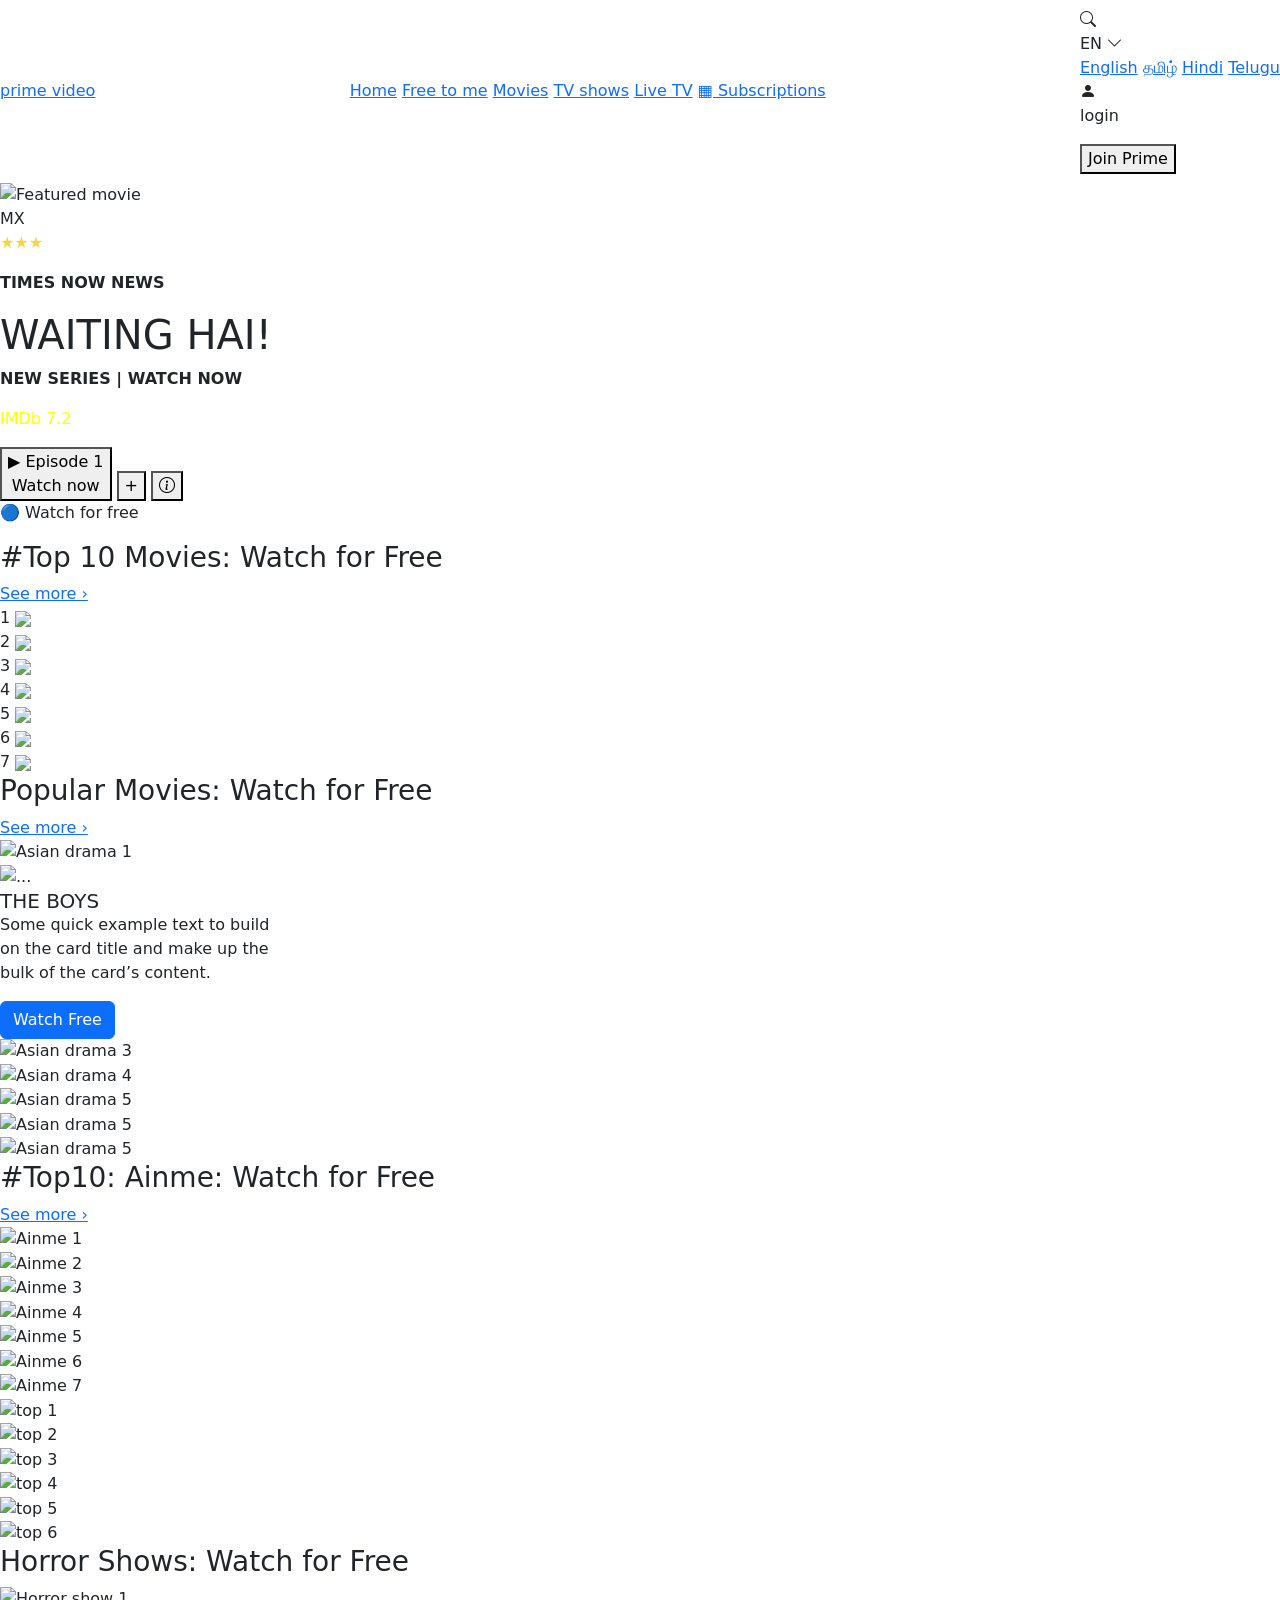
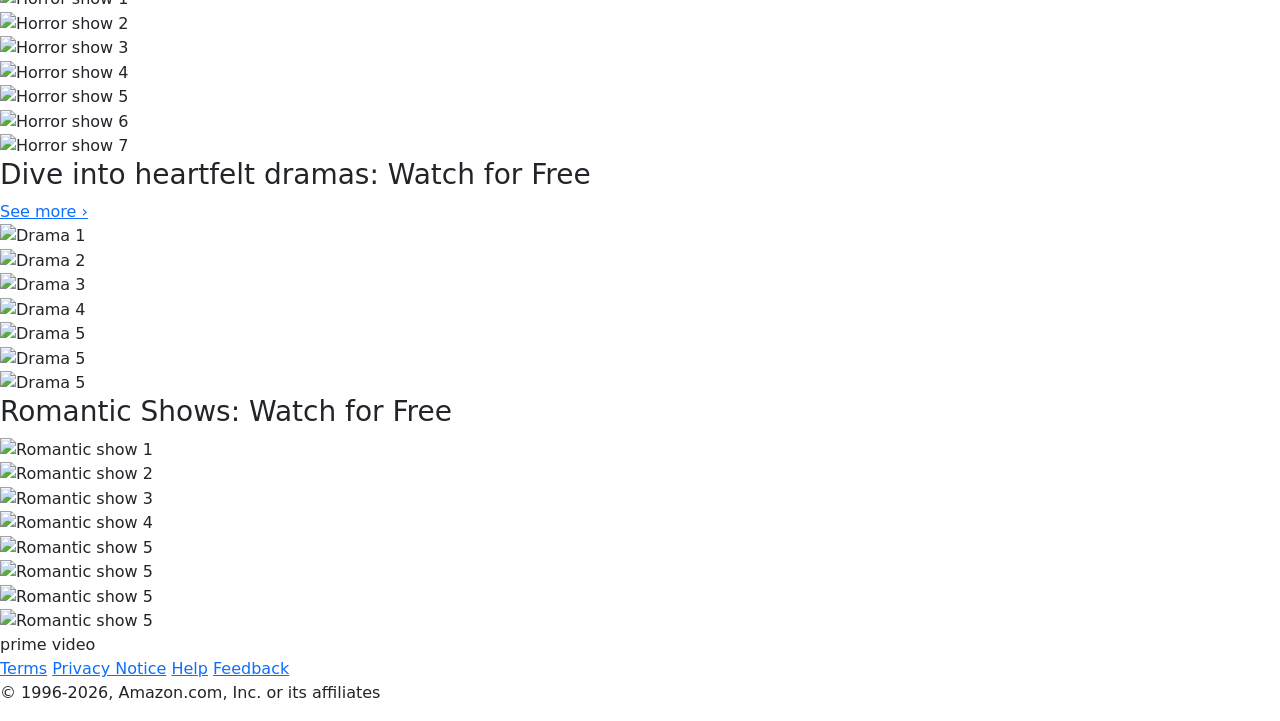
==== commit 1031c50a: "Add files via upload" ====
--- a/index.html
+++ b/index.html
@@ -14,509 +14,9 @@
     <link rel="stylesheet"
           href="https://cdn.jsdelivr.net/npm/bootstrap-icons@1.11.3/font/bootstrap-icons.min.css">
 
-    <style>
-        *{
-            margin: 0;
-            padding: 0;
-            box-sizing: border-box;
-        }
-
-        body {
-            background: #0f171e;
-            color: white;
-            font-family: Arial, sans-serif;
-        }
-
-        /* NAVBAR */
-
-        .navbar {
-            background: #0f171e;
-            padding: 15px 5%;
-            display: flex;
-            align-items: center;
-            gap: 25px;
-        }
-
-        .logo {
-            color: white;
-            font-size: 21px;
-            font-weight: bold;
-            text-decoration: none;
-            white-space: nowrap;
-        }
-
-        .nav-links {
-            display: flex;
-            align-items: center;
-            gap: 5px;
-        }
-
-        .nav-links a {
-            color: white;
-            text-decoration: none;
-            padding: 12px;
-            font-weight: bold;
-            border-radius: 5px;
-            white-space: nowrap;
-        }
-
-        .nav-links a:hover {
-            background: #263746;
-        }
-
-        .nav-right {
-            display: flex;
-            align-items: center;
-            gap: 20px;
-            margin-left: auto;
-        }
-
-        .nav-right i {
-            font-size: 20px;
-            cursor: pointer;
-        }
-
-        .language {
-            position: relative;
-            cursor: pointer;
-            font-weight: bold;
-        }
-
-        .language-menu {
-            display: none;
-            position: absolute;
-            top: 100%;
-            right: 0;
-            background: white;
-            width: 140px;
-            z-index: 100;
-        }
-
-        .language:hover .language-menu {
-            display: block;
-        }
-
-        .language-menu a {
-            display: block;
-            padding: 10px;
-            color: black;
-            text-decoration: none;
-        }
-
-        .language-menu a:hover {
-            background: #ddd;
-        }
-
-        .profile {
-            background: #00a8e1;
-            width: 40px;
-            height: 40px;
-            border-radius: 50%;
-            display: flex;
-            align-items: center;
-            justify-content: center;
-        }
-
-        .join-btn {
-            background: #00a8e1;
-            color: white;
-            border: none;
-            border-radius: 5px;
-            padding: 13px 20px;
-            font-weight: bold;
-        }
-
-        /* HOME SLIDER */
-
-        .hero {
-            height: 550px;
-            position: relative;
-            overflow: hidden;
-        }
-
-        .hero .carousel,
-        .hero .carousel-inner,
-        .hero .carousel-item {
-            height: 100%;
-        }
-
-        .hero .carousel-item img {
-            width: 100%;
-            height: 100%;
-            object-fit: cover;
-        }
-
-        .hero .carousel-item::after {
-            content: "";
-            position: absolute;
-            inset: 0;
-            background: linear-gradient(
-                to right,
-                #0f171e 0%,
-                rgba(15, 23, 30, 0.9) 30%,
-                transparent 90%
-            );
-        }
-
-        .hero .carousel-item::before {
-            content: "";
-            position: absolute;
-            inset: 60% 0 0;
-            background: linear-gradient(
-                to bottom,
-                transparent,
-                #0f171e
-            );
-            z-index: 1;
-        }
-
-        .hero-content {
-            position: absolute;
-            top: 50%;
-            left: 7%;
-            transform: translateY(-50%);
-            width: 380px;
-            max-width: 80%;
-            z-index: 5;
-        }
-
-        .mx-logo {
-            color: #00a8e1;
-            font-size: 35px;
-            font-weight: bold;
-            margin-bottom: 15px;
-        }
-
-        .hero-content h1 {
-            font-size: 45px;
-            font-weight: bold;
-            margin-bottom: 15px;
-        }
-
-        .hero-content p {
-            margin-bottom: 10px;
-        }
-
-        .watch-btn {
-            background:#00a8e1;
-            color: white;
-            border: 1px solid #71808b;
-            border-radius: 5px;
-            padding: 12px 20px;
-            font-size: 16px;
-        }
-
-        .round-btn {
-            width: 48px;
-            height: 48px;
-            border: none;
-            border-radius: 50%;
-            background: #263746;
-            color: white;
-            font-size: 25px;
-        }
-
-        .movie-buttons {
-            display: flex;
-            align-items: center;
-            gap: 12px;
-            margin-top: 25px;
-        }
-
-        .free-text {
-            margin-top: 15px;
-        }
-
-        .free-text i {
-            color: #00a8e1;
-        }
-
-        /* RECOMMENDATION SECTIONS */
-
-        .movie-section {
-            padding: 20px 2%;
-        }
-
-        .section-heading {
-            display: flex;
-            align-items: center;
-            gap: 25px;
-            margin-bottom: 15px;
-        }
-
-        .section-heading h3 {
-            font-size: 20px;
-            font-weight: bold;
-            margin: 0;
-        }
-
-        .section-heading a {
-            color: white;
-            text-decoration: none;
-            font-weight: bold;
-            white-space: nowrap;
-        }
-
-        .section-heading a:hover {
-            color: #00a8e1;
-        }
-
-        .movie-container {
-            display: flex;
-            gap: 15px;
-            overflow-x: auto;
-            padding: 5px 0 20px;
-            scrollbar-width: none;
-        }
-
-        .movie-container::-webkit-scrollbar {
-            display: none;
-        }
-
-        .movie-card {
-            flex: 0 0 240px;
-            border-radius: 8px;
-            overflow: hidden;
-            cursor: pointer;
-            transition: box-shadow 0.3s ease;
-        }
-
-        .movie-card img {
-            width: 100%;
-            height: 145px;
-            object-fit: cover;
-            display: block;
-        }
-        .ss{
-            object-fit: cover;
-            overflow-x: auto;
-            display: block;
-            overflow: hidden;
-        }
-        .xx{
-            margin:25px;
-            display:none;
-            
-        }
-
-        /* Hover shadow only - text/image position won't move */
-
-        .movie-card:hover {
-            box-shadow: 0 0 15px #00a8e1;
-        }
-
-        .movie-card:hover .xx{
-            display: block;
-        }
-
-        @media (max-width: 1000px) {
-            .navbar {
-                flex-wrap: wrap;
-            }
-
-            .nav-links {
-                order: 3;
-                width: 100%;
-                overflow-x: auto;
-            }
-
-            .nav-right {
-                gap: 12px;
-            }
-        }
-
-        @media (max-width: 600px) {
-            .hero {
-                height: 430px;
-            }
-
-            .hero-content h1 {
-                font-size: 30px;
-            }
-
-            .hero-content {
-                left: 6%;
-            }
-
-            .movie-section {
-                padding: 15px 4%;
-            }
-
-            .section-heading h3 {
-                font-size: 16px;
-            }
-
-            .movie-card {
-                flex-basis: 190px;
-            }
-
-            .movie-card img {
-                height: 115px;
-            }
-        }/*
-        /* mov */
-            .mi{
-            display: flex;
-            flex-direction: row;
-            gap: 15px;
-
-            overflow-x: auto;
-            overflow-y: hidden;
-
-            white-space: nowrap;
-            padding: 15px 5px 25px;
-        }
-
-        /* Scrollbar hide */
-        .mi::-webkit-scrollbar {
-            display: none;
-        }
-
-        .mi {
-            scrollbar-width: none;
-        }
-
-
-        /* Each movie */
-        .mo {
-            flex: 0 0 280px;
-            width: 280px;
-            height: 390px;  
-
-            position: relative;
-            border-radius: 8px;
-            overflow: hidden;
-
-            cursor: pointer;
-            transition: transform 0.3s ease;
-        }
-
-        .mo img {
-            width: 100%;
-            height: 100%;
-
-            object-fit: cover;
-            border-radius: 8px;
-        }
-
-        /* Hover */
-        .mo:hover {
-            transform: scale(1.08);
-            z-index: 10;
-        }
-            /*mov end  */
-
-            /* slide top */
-        .top-row {
-            display: flex;
-            gap: 25px;
-            overflow-x: auto;
-            scrollbar-width: none;
-        }
-
-        .top-row::-webkit-scrollbar {
-            display: none;
-        }
-
-        .top-card {
-            min-width: 280px;
-            height: 160px;
-            position: relative;
-            flex-shrink: 0;
-        }
-
-        .top-number {
-            position: absolute;
-            left: -5px;
-            bottom: -8px;
-            font-size: 90px;
-            font-weight: bold;
-            color: white;
-            text-shadow: 3px 3px 10px black;
-            z-index: 2;
-        }
-
-        .top-card img {
-            width: 100%;
-            height: 100%;
-            object-fit: cover;
-            border-radius: 8px;
-            margin-left: 25px;
-        }
-        /* silde top end */
-
-         /* FOOTER */
-
-        footer {
-            background: #0b1117;
-            text-align: center;
-            padding: 50px 20px;
-            margin-top: 40px;
-        }
-
-        .footer-logo {
-            font-size: 25px;
-            font-weight: bold;
-            margin-bottom: 15px;
-        }
-
-        footer a {
-            color: #00a8e1;
-            margin: 0 10px;
-            text-decoration: none;
-        }
-
-        footer p {
-            color: #aaa;
-            margin-top: 15px;
-        }
-        @media (max-width: 1000px) {
-            .navbar {
-                flex-wrap: wrap;
-            }
-
-            .nav-links {
-                width: 100%;
-                overflow-x: auto;
-            }
-
-            .hero {
-                height: 450px;
-            }
-        }
-
-        @media (max-width: 600px) {
-            .hero {
-                height: 400px;
-            }
-
-            .hero-content {
-                left: 5%;
-                width: 80%;
-            }
-
-            .hero-content h1 {
-                font-size: 28px;
-            }
-
-            .movie-card {
-                flex: 0 0 190px;
-            }
-
-            .movie-card img {
-                height: 115px;
-            }
-
-            .mo {
-                flex: 0 0 200px;
-                width: 200px;
-                height: 280px;
-            }
-        }
-        
-
-
-    </style>
+    <!-- link css file -->
+    <link rel="stylesheet" href="prime CSS/index.css">
+
 </head>
 
 <body>
@@ -551,13 +51,14 @@
                 </div>
             </div>
 
-            <i class="bi bi-grid-3x3-gap-fill"></i>
+            <i class="bi bi-grid-3x/3-gap-fill"></i>
 
             <div class="profile">
                 <i class="bi bi-person-fill"></i>
-            </div>
-
-            <button class="join-btn">Join Prime</button>
+                <p>login</p>
+            </div>
+
+           <a href="login.html" target="_blank"> <button class="join-btn">Join Prime</button></a>
 
         </div>
     </nav>
